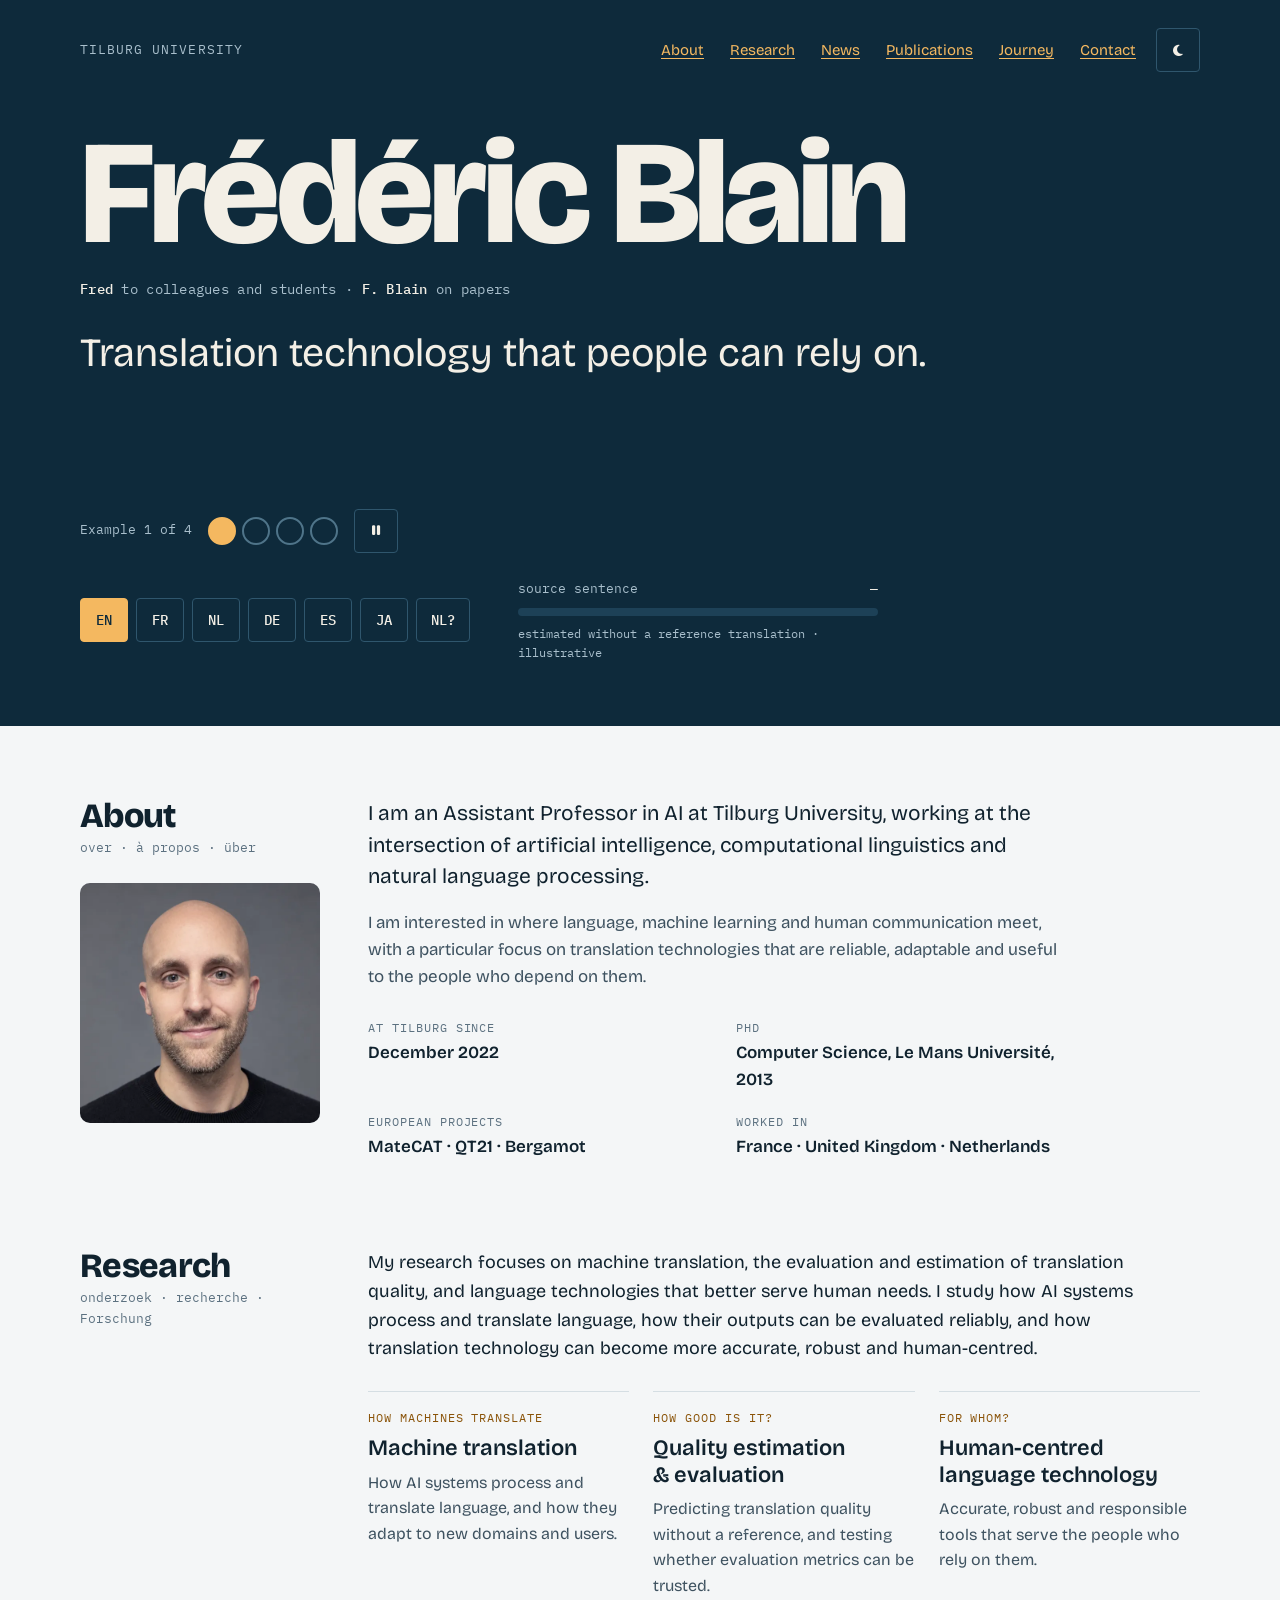
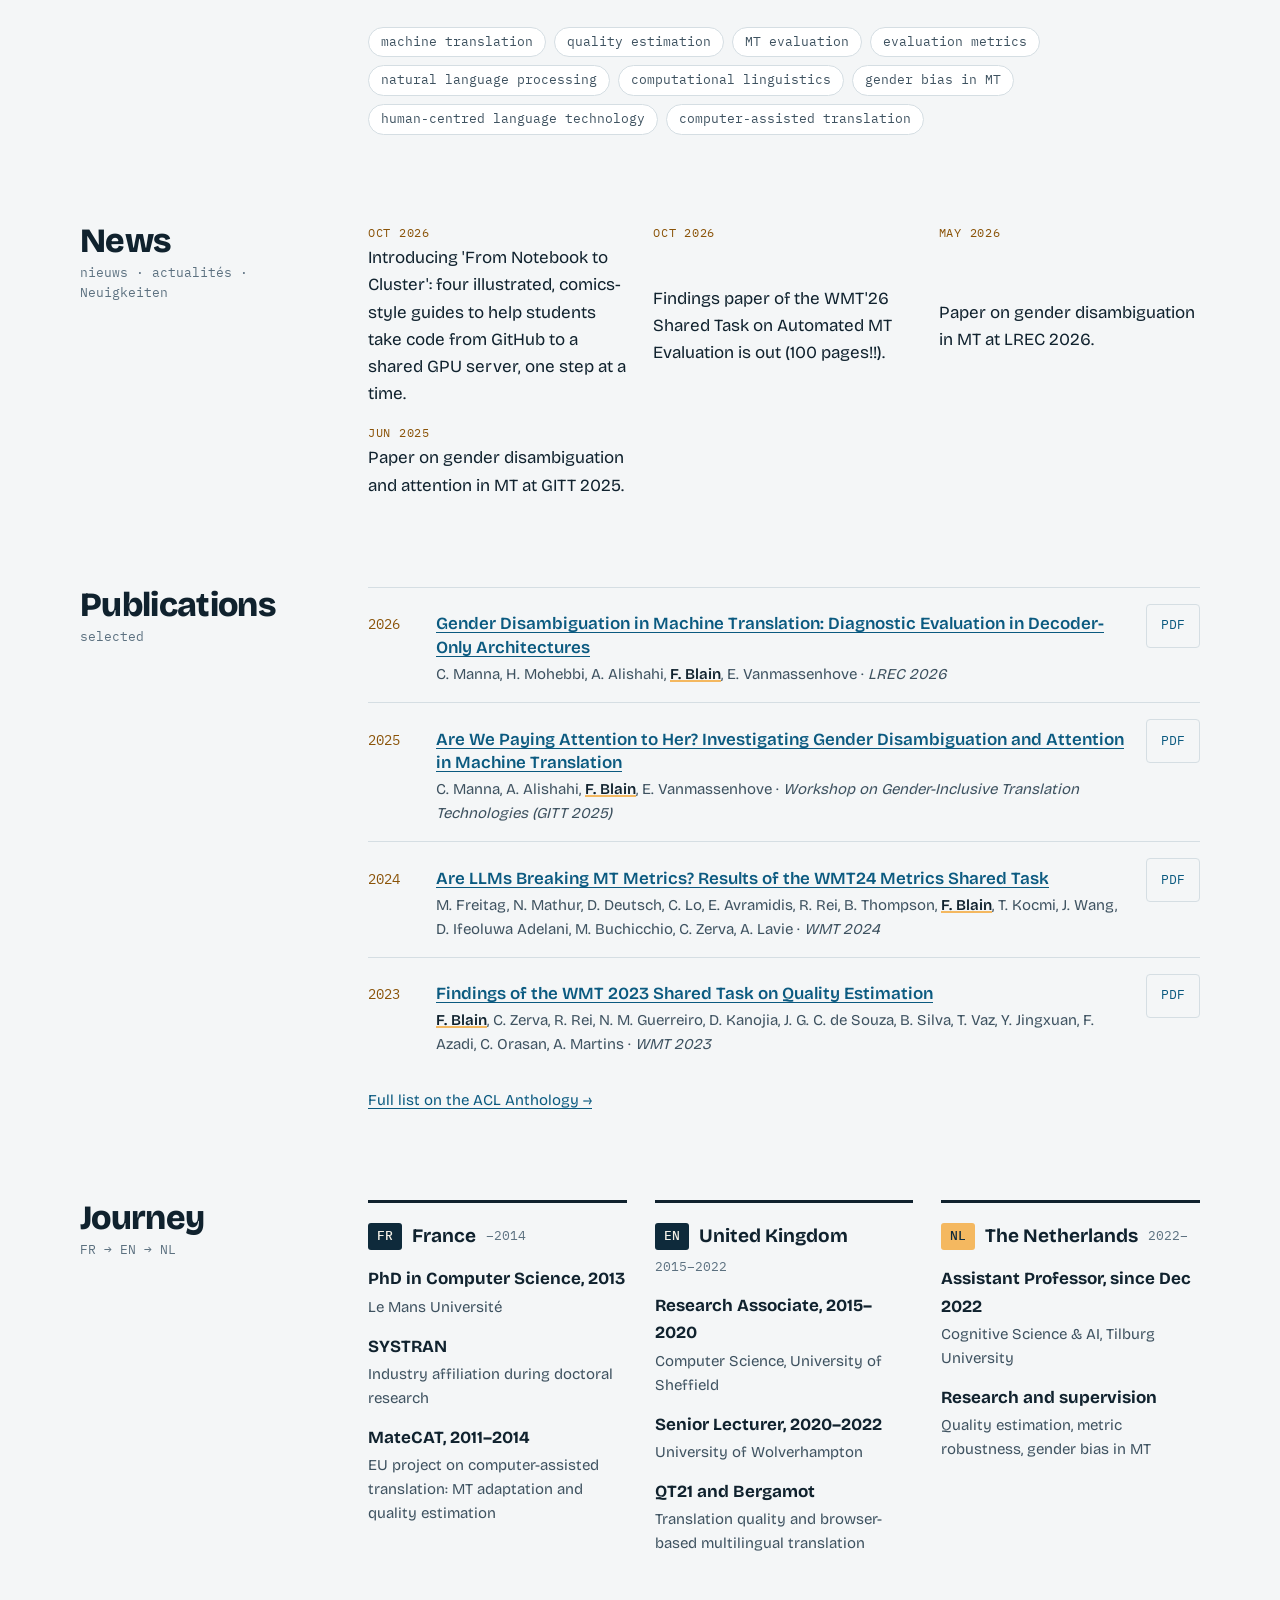
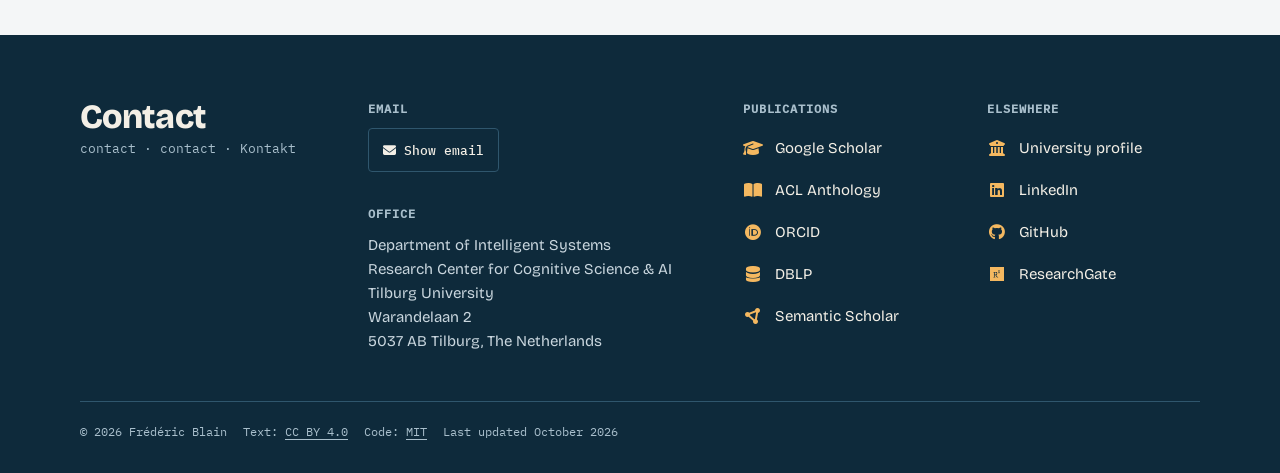
==== index.html @ d786fd22 "Initial commit" ====
<!doctype html>
<html lang="en">
<head>
<meta charset="utf-8">
<meta name="viewport" content="width=device-width, initial-scale=1, viewport-fit=cover">
<title>Frédéric (Fred) Blain</title>
<meta name="viewport-fit-sides" content="cover">
<!-- ===== Search engines & link previews =====
     Static copies of the key facts, for crawlers that read the HTML before
     running JavaScript. content.js adds the canonical URL, photo and full
     structured data. Update these lines if your title or role changes. -->
<meta name="description" content="Frédéric (Fred) Blain, Assistant Professor at Tilburg University. Research on machine translation, translation quality estimation and evaluation, and human-centred language technology.">
<meta name="author" content="Frédéric Blain">
<meta name="robots" content="index, follow, max-image-preview:large">
<meta name="keywords" content="Frédéric Blain, Fred Blain, Frederic Blain, machine translation, quality estimation, MT evaluation, NLP, computational linguistics, Tilburg University">
<meta property="og:type" content="profile">
<meta property="og:title" content="Frédéric (Fred) Blain · Tilburg University">
<meta property="og:description" content="Assistant Professor at Tilburg University. Machine translation, translation quality estimation and evaluation.">
<meta property="og:site_name" content="Frédéric Blain">
<meta property="og:locale" content="en_GB">
<meta property="profile:first_name" content="Frédéric">
<meta property="profile:last_name" content="Blain">
<meta name="twitter:card" content="summary">
<meta name="twitter:title" content="Frédéric (Fred) Blain · Tilburg University">
<meta name="twitter:description" content="Assistant Professor at Tilburg University. Machine translation, translation quality estimation and evaluation.">
<link rel="icon" href="data:image/svg+xml,%3Csvg xmlns='http://www.w3.org/2000/svg' viewBox='0 0 64 64'%3E%3Crect width='64' height='64' rx='12' fill='%230e2a3b'/%3E%3Ctext x='32' y='42' font-family='Arial,sans-serif' font-weight='700' font-size='28' text-anchor='middle' fill='%23f4b860'%3EFB%3C/text%3E%3C/svg%3E">
<!-- Apply a saved light/dark choice before the page paints -->
<script>try{var t=localStorage.getItem("theme");if(t==="dark"||t==="light")document.documentElement.setAttribute("data-theme",t)}catch(e){}</script>
<link rel="license" href="https://creativecommons.org/licenses/by/4.0/">
<!-- Fonts and icons are served from this site (assets/), so visitors' browsers
     make no requests to Google or other third parties. -->
<link rel="stylesheet" href="assets/fonts/fonts.css">
<link rel="stylesheet" href="assets/fontawesome/css/all.min.css"><!-- Font Awesome Free 6.5.2 -->
<!-- All the text on this page comes from content.js -->
<script src="content.js"></script>
<style>
/* Layout: dark multilingual hero band, then a reading column where each section has its heading on the left (stacked on phones). */
:root{
  --bg:#f4f6f7; --fg:#10222e; --muted:#3e5260; --sub:#5c7180; --line:#d5dee3; --card:#ffffff;
  --kicker:#8a5308; --link:#0b5a80; --link-h:#063b55; --pill:#0e2a3b; --pill-fg:#f3efe6;
  --hero:#0e2a3b; --hero-fg:#f3efe6; --hero-sub:#a9bfcc; --hero-line:#2f566d; --hero-track:#1d4157;
  --amber:#f4b860; --red:#ff8a78; --red-soft:#ffcfc6;
  --f-display:"Bricolage Grotesque",system-ui,-apple-system,"Segoe UI",sans-serif;
  --f-mono:"IBM Plex Mono",ui-monospace,Menlo,monospace;
  --f-ja:"Hiragino Sans","Hiragino Kaku Gothic ProN","Yu Gothic UI","Yu Gothic","Meiryo","Noto Sans JP","Noto Sans CJK JP",sans-serif; /* Japanese: the visitor's system font */
  --gutter-l:max(20px,env(safe-area-inset-left,0px)); --gutter-r:max(20px,env(safe-area-inset-right,0px));
}
@media (prefers-color-scheme:dark){:root:not([data-theme="light"]){
  --bg:#0b1820; --fg:#e9eef1; --muted:#b4c3cc; --sub:#8fa4b1; --line:#23394a; --card:#122431;
  --kicker:#f4b860; --link:#8cc8e8; --link-h:#bfe2f4; --pill:#e9eef1; --pill-fg:#0b1820; --hero:#0a2130; color-scheme:dark}}
:root[data-theme="dark"]{
  --bg:#0b1820; --fg:#e9eef1; --muted:#b4c3cc; --sub:#8fa4b1; --line:#23394a; --card:#122431;
  --kicker:#f4b860; --link:#8cc8e8; --link-h:#bfe2f4; --pill:#e9eef1; --pill-fg:#0b1820; --hero:#0a2130; color-scheme:dark}

*{box-sizing:border-box}
html{scroll-behavior:smooth}
body{margin:0;background:var(--bg);color:var(--fg);font:400 17px/1.6 var(--f-display)}
a{color:var(--link);text-underline-offset:3px}a:hover{color:var(--link-h)}
a:focus-visible,button:focus-visible{outline:3px solid var(--amber);outline-offset:3px}
.wrap{max-width:1160px;margin:0 auto;padding-left:var(--gutter-l);padding-right:var(--gutter-r)}
.mono{font-family:var(--f-mono)}
h1,h2,h3{text-wrap:balance}

/* Hero */
.hero{background:var(--hero);color:var(--hero-fg)}
.hero a{color:var(--amber)}.hero a:hover{color:#ffd59a}
.hero .wrap{padding-block:28px 64px;display:grid;gap:56px}
.top{display:flex;flex-wrap:wrap;justify-content:space-between;align-items:center;gap:12px 32px}
.top .label{font-family:var(--f-mono);font-size:13px;letter-spacing:.08em;color:var(--hero-sub)}
.top nav{display:flex;flex-wrap:wrap;gap:8px 26px;font-size:15px}
.name{margin:0;font-weight:800;font-size:clamp(56px,11.5vw,150px);line-height:.9;letter-spacing:-.035em}
.aka{margin:-8px 0 0;font-family:var(--f-mono);font-size:14px;color:var(--hero-sub);letter-spacing:.02em}
.aka b{color:var(--hero-fg);font-weight:500}
.top-r{display:flex;flex-wrap:wrap;align-items:center;gap:8px 20px}
.icon-btn{width:44px;height:44px;min-width:44px;padding:0;display:inline-flex;align-items:center;justify-content:center;font-size:16px}
.links a{display:inline-flex;align-items:center;gap:8px}
.links i{width:1.1em;text-align:center}
footer .legal{margin:0;display:flex;flex-wrap:wrap;gap:4px 16px;font-family:var(--f-mono);font-size:12px;color:var(--hero-sub);border-top:1px solid var(--hero-line);padding-top:20px}
footer .legal a{color:var(--hero-sub)}footer .legal a:hover{color:var(--amber)}
.profiles{display:flex;flex-wrap:wrap;gap:8px;margin:0;padding:0;list-style:none}
.profiles a{width:44px;height:44px;display:inline-flex;align-items:center;justify-content:center;border:1.5px solid var(--hero-line);border-radius:50%;color:var(--hero-fg);font-size:18px;text-decoration:none;transition:background .15s,color .15s,border-color .15s}
.profiles a:hover{background:var(--amber);border-color:var(--amber);color:var(--hero)}
.tags{display:flex;flex-wrap:wrap;gap:8px;margin:28px 0 0;padding:0;list-style:none}
.tags li{font-family:var(--f-mono);font-size:13px;border:1px solid var(--line);border-radius:999px;padding:4px 12px;color:var(--muted);background:var(--card)}
.vh{position:absolute;width:1px;height:1px;overflow:hidden;clip:rect(0 0 0 0);white-space:nowrap}
.tagbox{display:grid;max-width:880px}
.slot{grid-area:1/1;display:grid;gap:12px;align-content:start;visibility:hidden}
.slot.on{visibility:visible}
.tag{margin:0;font-size:clamp(24px,3.3vw,40px);line-height:1.3;transition:opacity .25s}
.tag[lang="ja"]{font-family:var(--f-ja)}
.tag .err{color:var(--red-soft);text-decoration:underline wavy var(--red);text-underline-offset:8px;text-decoration-thickness:2px}
.flag{font-family:var(--f-mono);font-size:14px;color:#ffb4a8}
.row{display:flex;flex-wrap:wrap;align-items:center;gap:10px 16px}
.ctrl{display:flex;flex-wrap:wrap;gap:24px 48px;align-items:center}
.small{font-family:var(--f-mono);font-size:13px;color:var(--hero-sub)}
.dot{width:28px;height:28px;padding:0;border-radius:50%;cursor:pointer;border:2px solid #4f7489;background:transparent}
.dot[aria-pressed="true"]{border-color:var(--amber);background:var(--amber)}
.btn{font:500 13px var(--f-mono);min-height:44px;padding:8px 14px;border-radius:4px;cursor:pointer;border:1.5px solid var(--hero-line);background:transparent;color:var(--hero-fg)}
.btn.dash{border-style:dashed;color:#c9d6de}
.lang{font-size:14px;min-width:48px}
.lang[aria-pressed="true"]{background:var(--amber);border-color:var(--amber);color:var(--hero)}
.meter{flex:1 1 240px;min-width:0;max-width:360px;display:grid;gap:8px}
.meter .head{display:flex;justify-content:space-between;gap:12px;font-family:var(--f-mono);font-size:13px;color:var(--hero-sub)}
.meter .head span{min-width:0;overflow:hidden;text-overflow:ellipsis;white-space:nowrap}
.meter .head b{color:var(--hero-fg);font-weight:500}
.track{height:8px;background:var(--hero-track);border-radius:4px;overflow:hidden}
.bar{height:100%;width:0;background:var(--amber);transition:width .5s ease}
.bar.bad{background:var(--red)}

/* Sections */
main .wrap{padding-block:72px 80px;display:grid;gap:88px}
.sec{display:grid;grid-template-columns:240px minmax(0,1fr);gap:48px;align-items:start;scroll-margin-top:24px}
.sec-h{display:grid;gap:4px}
.sec-h h2{margin:0;font-weight:800;font-size:34px;line-height:1.05;letter-spacing:-.02em}
.sec-h span{font-family:var(--f-mono);font-size:13px;color:var(--sub)}
.intro{display:grid;gap:28px}
.photo{margin:20px 0 0;width:100%;max-width:240px;aspect-ratio:1;border-radius:10px;overflow:hidden;background:var(--line)}
.photo img{display:block;width:100%;height:100%;object-fit:cover}
.photo.tint{background:var(--hero)}
.photo.tint img{filter:grayscale(1) contrast(1.05);mix-blend-mode:luminosity;opacity:.9;transition:filter .4s,opacity .4s}
.photo.tint:hover img{filter:none;mix-blend-mode:normal;opacity:1}
.intro .text{display:grid;gap:16px;max-width:64ch}
.intro p{margin:0;color:var(--muted)}
.intro p.lead{font-size:21px;line-height:1.5;color:var(--fg)}
.facts{margin:0;display:grid;grid-template-columns:repeat(2,minmax(0,1fr));gap:18px 32px;max-width:64ch}
.facts div{display:grid;gap:2px;align-content:start}
.facts dt{font-family:var(--f-mono);font-size:12px;letter-spacing:.08em;text-transform:uppercase;color:var(--sub)}
.facts dd{margin:0;font-weight:600}
.r-intro{margin:0 0 28px;max-width:64ch;font-size:18px;color:var(--fg)}
.news{list-style:none;margin:0;padding:0;display:grid;grid-template-columns:repeat(auto-fit,minmax(220px,1fr));gap:16px 24px}
.news li{display:grid;gap:2px}
.news .when{font-family:var(--f-mono);font-size:12px;letter-spacing:.06em;color:var(--kicker);text-transform:uppercase}
.route{display:grid;grid-template-columns:repeat(var(--stops,3),minmax(0,1fr));gap:28px}
.stop{border-top:3px solid var(--fg);padding-top:18px;display:grid;gap:14px;align-content:start}
.stop-h{display:flex;flex-wrap:wrap;align-items:center;gap:6px 10px}
.code{font-family:var(--f-mono);font-size:13px;font-weight:500;background:var(--pill);color:var(--pill-fg);padding:3px 9px;border-radius:3px}
.stop.current .code{background:var(--amber);color:#0e2a3b}
.stop-h strong{font-size:19px}
.item{display:grid;gap:2px}.item span{font-size:15px;color:var(--muted)}
.three{display:grid;grid-template-columns:repeat(auto-fit,minmax(240px,1fr));gap:24px}
.theme{display:grid;gap:8px;border-top:1px solid var(--line);padding-top:16px;align-content:start}
.kicker{font-family:var(--f-mono);font-size:12px;letter-spacing:.08em;text-transform:uppercase;color:var(--kicker)}
.theme h3{margin:0;font-size:22px;font-weight:600;line-height:1.2}
.theme p{margin:0;color:var(--muted);font-size:16px}
.pubs{list-style:none;margin:0;padding:0}
.pub{display:flex;flex-wrap:wrap;gap:6px 20px;align-items:baseline;border-top:1px solid var(--line);padding:16px 0}
.pub .y{font-family:var(--f-mono);font-size:14px;color:var(--kicker);flex:0 0 48px;font-variant-numeric:tabular-nums}
.pub .body{flex:1 1 420px;min-width:0;display:grid;gap:2px}
.pub .t{font-weight:600;font-size:17px;line-height:1.4}
.pub .meta{font-size:15px;color:var(--muted)}
.pub .me{color:var(--fg);font-weight:600;text-decoration:underline;text-decoration-color:var(--amber);text-decoration-thickness:2px}
.pub .acts{display:flex;gap:8px}
.chip{font-family:var(--f-mono);font-size:13px;text-decoration:none;border:1px solid var(--line);border-radius:4px;padding:10px 14px;min-height:44px;display:inline-flex;align-items:center}
.more{margin:16px 0 0;font-size:15px}
.two{display:grid;grid-template-columns:repeat(auto-fit,minmax(260px,1fr));gap:24px}
.course{display:grid;gap:4px;background:var(--card);border:1px solid var(--line);border-radius:6px;padding:18px 20px;align-content:start}
.course .lvl{font-family:var(--f-mono);font-size:12px;text-transform:uppercase;color:var(--sub)}
.course strong{font-size:19px}.course span:last-child{font-size:15px;color:var(--muted)}

/* Footer */
footer{background:var(--hero);color:var(--hero-fg)}
footer a{color:var(--amber)}footer a:hover{color:#ffd59a}
/* Contact: same two-column grid as the sections above (heading left, content right) */
footer .wrap{padding-block:64px 32px;display:grid;gap:48px}
footer .sec{scroll-margin-top:0}
footer .sec-h h2{color:var(--hero-fg)}
footer .sec-h span{color:var(--hero-sub)}
.contact{display:grid;grid-template-columns:minmax(0,1fr) minmax(0,1.4fr);gap:40px 48px;align-items:start}
.c-block{display:grid;gap:10px;align-content:start}
.c-stack{display:grid;gap:32px;align-content:start}
.c-label{font-family:var(--f-mono);font-size:12px;letter-spacing:.08em;text-transform:uppercase;color:var(--hero-sub);margin:0}
footer .mail{font-size:19px;font-weight:600;overflow-wrap:anywhere;display:flex;flex-wrap:wrap;gap:10px;align-items:center;min-height:44px}
footer .mail .btn{display:inline-flex;align-items:center;gap:8px}
footer .addr{color:#c9d6de;font-size:15px;font-style:normal;line-height:1.6}
.groups{display:grid;grid-template-columns:repeat(auto-fit,minmax(190px,1fr));gap:28px 32px}
.plist{list-style:none;margin:0;padding:0;display:grid;gap:2px}
.plist a{display:flex;align-items:center;gap:12px;min-height:40px;font-size:15px;color:var(--hero-fg);text-decoration:none;border-bottom:1px solid transparent}
.plist a:hover{color:var(--amber)}
.plist a:hover span{text-decoration:underline;text-underline-offset:3px}
.plist i{width:1.25em;text-align:center;font-size:16px;color:var(--amber)}
footer .note{flex-basis:100%;font-family:var(--f-mono);font-size:12px;color:var(--hero-sub)}

@media (max-width:760px){
  .sec{grid-template-columns:minmax(0,1fr);gap:24px}
  .photo{max-width:180px;margin-top:16px}
  .facts{grid-template-columns:minmax(0,1fr)}
  .route{grid-template-columns:minmax(0,1fr)}
  .stop{border-top:0;border-left:3px solid var(--fg);padding-top:0;padding-left:18px}
  main .wrap{padding-block:56px 64px;gap:64px}
  .hero .wrap{gap:40px}
  .ctrl{gap:20px}
  .contact{grid-template-columns:minmax(0,1fr);gap:32px}
  footer .wrap{padding-block:48px 28px;gap:40px}
}
@media (prefers-reduced-motion:reduce){html{scroll-behavior:auto}*{transition:none!important}}
</style>
</head>
<body>

<header class="hero">
  <div class="wrap">
    <div class="top">
      <span class="label" id="topLabel"></span>
      <div class="top-r">
        <nav aria-label="Main" id="nav"></nav>
        <button type="button" class="btn icon-btn" id="theme" aria-label="Switch theme"><i class="fa-solid fa-moon" aria-hidden="true"></i></button>
      </div>
    </div>
    <div style="display:grid;gap:26px">
      <h1 class="name" id="name"></h1>
      <p class="aka" id="aka" hidden></p>
      <div class="tagbox" id="tagbox" aria-live="polite"></div>
      <div class="row">
        <span class="small" id="exCount"></span>
        <div class="row" style="gap:6px" role="group" aria-label="Choose an example sentence" id="dots"></div>
        <button type="button" class="btn icon-btn" id="auto" aria-label="Pause"><i class="fa-solid fa-pause" aria-hidden="true"></i></button>
      </div>
      <div class="ctrl">
        <div class="row" style="gap:8px" role="group" aria-label="Show the tagline in another language" id="langs"></div>
        <div class="meter">
          <div class="head"><span id="meterLabel"></span><b id="score"></b></div>
          <div class="track"><div class="bar" id="bar"></div></div>
          <span class="small" style="font-size:12px">estimated without a reference translation · illustrative</span>
        </div>
      </div>
    </div>
  </div>
</header>

<main>
  <!-- Plain-HTML summary for visitors and crawlers without JavaScript -->
  <noscript>
    <div class="wrap" style="padding-block:40px">
      <p><strong>Frédéric (Fred) Blain</strong>, Assistant Professor, Department of Intelligent Systems, Research Center for Cognitive Science &amp; Artificial Intelligence, Tilburg University. Research on machine translation, translation quality estimation and evaluation, and human-centred language technology.</p>
      <p><a href="https://research.tilburguniversity.edu/en/persons/fred-blain/" rel="me">Tilburg University profile</a> · <a href="https://scholar.google.com/citations?hl=en&amp;user=sgBANaQAAAAJ" rel="me">Google Scholar</a> · <a href="https://orcid.org/0000-0003-3017-3722" rel="me">ORCID</a> · <a href="https://aclanthology.org/people/frederic-blain/" rel="me">ACL Anthology</a> · <a href="https://dblp.org/pid/97/11423.html" rel="me">DBLP</a> · <a href="https://www.linkedin.com/in/fredblain" rel="me">LinkedIn</a></p>
    </div>
  </noscript>
  <div class="wrap" id="sections"></div>
</main>

<footer id="contact">
  <div class="wrap" id="foot"></div>
</footer>

<script>
(function () {
  "use strict";
  var C = window.CONTENT;
  if (!C) { document.body.insertAdjacentHTML("afterbegin", "<p style='padding:20px'>content.js could not be loaded. Check that it sits next to index.html and has no syntax error.</p>"); return; }

  var $ = function (id) { return document.getElementById(id); };
  var esc = function (s) { return String(s == null ? "" : s).replace(/[&<>"']/g, function (c) { return { "&": "&amp;", "<": "&lt;", ">": "&gt;", '"': "&quot;", "'": "&#39;" }[c]; }); };
  var link = function (url, label, cls) { return url ? '<a href="' + esc(url) + '"' + (cls ? ' class="' + cls + '"' : "") + ' target="_blank" rel="noopener">' + esc(label) + "</a>" : ""; };
  var list = function (x) { return Array.isArray(x) ? x : []; };
  /* address: a list of lines, or one string (a "\n" inside it also starts a new line) */
  var addrLines = function () { var a = C.address; return Array.isArray(a) ? a : String(a || "").split("\n"); };
  var sub = C.subtitles || {};

  /* ---------- identity ---------- */
  var nick = C.nickname ? " (" + C.nickname + ")" : "";
  document.title = C.name.replace(/(\S+)\s/, "$1" + nick + " ");   // "Frédéric (Fred) Blain"
  $("name").textContent = C.name;
  if (C.alsoKnownAs) { $("aka").innerHTML = esc(C.alsoKnownAs).replace(/\*\*(.+?)\*\*/g, "<b>$1</b>"); $("aka").hidden = false; }
  $("topLabel").textContent = C.topLabel || C.institution || "";

  /* ---------- profile links ---------- */
  var orcidUrl = C.orcid ? "https://orcid.org/" + String(C.orcid).replace(/^https?:\/\/orcid\.org\//, "") : "";
  if (!orcidUrl) list(C.links).forEach(function (l) { var m = /orcid\.org\/(\d{4}-\d{4}-\d{4}-\d{3}[\dX])/.exec(l.url || ""); if (m) orcidUrl = "https://orcid.org/" + m[1]; });
  var LINKS = list(C.links).map(function (l) {
    var x = {}; for (var k in l) x[k] = l[k];
    if (orcidUrl && /orcid/i.test(l.label)) { x.url = orcidUrl; x.search = false; }
    return x;
  }).filter(function (l) { return l.url; });
  var SAME_AS = LINKS.filter(function (l) { return !l.search; }).map(function (l) { return l.url; });

  /* $("profiles").innerHTML = LINKS.map(function (l) {
    var label = l.label + (l.search ? " (search)" : "");
    return '<li><a href="' + esc(l.url) + '" target="_blank" rel="' + (l.search ? "noopener" : "me noopener") + '" title="' + esc(label) + '" aria-label="' + esc(label) + '">' +
      '<i class="' + esc(l.icon || "fa-solid fa-link") + '" aria-hidden="true"></i></a></li>';
  }).join(""); */

  /* ---------- canonical URL, link-preview tags ---------- */
  var site = C.siteUrl ? String(C.siteUrl).replace(/\/?$/, "/") : "";
  function headTag(tag, attrs) { var el = document.createElement(tag); for (var a in attrs) el.setAttribute(a, attrs[a]); document.head.appendChild(el); }
  if (site) {
    headTag("link", { rel: "canonical", href: site });
    headTag("meta", { property: "og:url", content: site });
  }
  var big = C.photoLarge || C.photo;
  var photoUrl = big ? (site && !/^https?:/.test(big) ? site + big.replace(/^\.?\//, "") : big) : "";
  if (photoUrl) {
    headTag("meta", { property: "og:image", content: photoUrl });
    headTag("meta", { property: "og:image:alt", content: C.photoAlt || C.name });
    headTag("meta", { name: "twitter:image", content: photoUrl });
  }
  if (C.summary) {
    var md = document.querySelector('meta[name="description"]'); if (md) md.setAttribute("content", C.name + (C.nickname ? " (" + C.nickname + ")" : "") + ". " + C.summary);
  }

  /* ---------- structured data for Google (schema.org ProfilePage + Person + articles) ---------- */
  try {
    var pid = (site || "") + "#person";
    var org = function (n) { return { "@type": "CollegeOrUniversity", name: n }; };
    var person = {
      "@type": "Person", "@id": pid, name: C.name, givenName: C.givenName, familyName: C.familyName,
      alternateName: list(C.alternateNames), jobTitle: C.role, description: C.summary,
      worksFor: org(C.institution), affiliation: [org(C.institution)].concat(list(C.pastEmployers).map(org)),
      alumniOf: list(C.alumniOf).map(org), knowsAbout: list(C.keywords),
      knowsLanguage: ["fr", "en"], sameAs: SAME_AS
    };
    if (site) person.url = site;
    if (photoUrl) person.image = photoUrl;
    /* the email is deliberately NOT given to search engines (anti-spam) */
    if (C.address) person.workLocation = { "@type": "Place", name: C.institution, address: addrLines().join(", ") };
    if (orcidUrl) person.identifier = { "@type": "PropertyValue", propertyID: "ORCID", value: orcidUrl.split("/").pop(), url: orcidUrl };

    var graph = [{ "@type": "ProfilePage", "@id": (site || "") + "#profile", url: site || undefined, name: C.name + " · " + C.institution,
      mainEntity: { "@id": pid }, license: (list((C.legal || {}).licenses).filter(function (x) { return x.rel === "license"; })[0] || {}).url, dateModified: new Date(document.lastModified).toISOString().slice(0, 10), inLanguage: "en" }, person];
    list(C.publications).forEach(function (p) {
      var a = { "@type": "ScholarlyArticle", headline: p.title, name: p.title, datePublished: String(p.year),
        author: String(p.authors || "").split(/,\s*/).filter(function (n) { return n && n !== "et al."; }).map(function (n) {
          return C.highlightAuthor && n === C.highlightAuthor ? { "@id": pid } : { "@type": "Person", name: n };
        }),
        isPartOf: { "@type": "PublicationIssue", name: p.venue } };
      if (p.url) a.url = p.url;
      if (p.doi) a.sameAs = "https://doi.org/" + p.doi;
      graph.push(a);
    });
    headTag("script", { type: "application/ld+json" });
    document.head.lastChild.textContent = JSON.stringify({ "@context": "https://schema.org", "@graph": graph });
  } catch (e) {}

  /* ---------- light / dark toggle ---------- */
  var root = document.documentElement, themeBtn = $("theme");
  function isDark() {
    var t = root.getAttribute("data-theme");
    if (t) return t === "dark";
    try { return matchMedia("(prefers-color-scheme: dark)").matches; } catch (e) { return false; }
  }
  function paintThemeBtn() {
    var d = isDark();
    themeBtn.innerHTML = '<i class="fa-solid ' + (d ? "fa-sun" : "fa-moon") + '" aria-hidden="true"></i>';
    themeBtn.setAttribute("aria-label", d ? "Switch to light theme" : "Switch to dark theme");
    themeBtn.title = d ? "Light theme" : "Dark theme";
  }
  themeBtn.addEventListener("click", function () {
    var next = isDark() ? "light" : "dark";
    root.setAttribute("data-theme", next);
    try { localStorage.setItem("theme", next); } catch (e) {}
    paintThemeBtn();
  });
  try { matchMedia("(prefers-color-scheme: dark)").addEventListener("change", paintThemeBtn); } catch (e) {}
  paintThemeBtn();

  /* ---------- sections ---------- */
  function section(id, title, inner, aside) {
    return '<section class="sec" id="' + id + '"><div class="sec-h"><h2>' + esc(title) + "</h2>" +
      (sub[id] ? "<span>" + esc(sub[id]) + "</span>" : "") + (aside || "") + "</div><div>" + inner + "</div></section>";
  }
  var html = [], navItems = [];
  function add(id, label, inner, aside) { if (inner) { html.push(section(id, label, inner, aside)); navItems.push([id, label]); } }
  var photoHtml = C.photo ? '<figure class="photo' + (C.photoStyle === "tint" ? " tint" : "") + '"><picture>' +
    (C.photoWebp ? '<source srcset="' + esc(C.photoWebp) + '" type="image/webp">' : "") +
    '<img src="' + esc(C.photo) + '" alt="' + esc(C.photoAlt || C.name) + '" width="600" height="600" loading="lazy" decoding="async"></picture></figure>' : "";

  /* About: who you are (what you work on goes in Research) */
  var A = C.intro || C.about || {};
  if (A.lead || list(A.paragraphs).length || list(A.facts).length) add("about", "About",
    '<div class="intro"><div class="text">' +
      (A.lead ? '<p class="lead">' + esc(A.lead) + "</p>" : "") +
      list(A.paragraphs).map(function (p) { return "<p>" + esc(p) + "</p>"; }).join("") +
    "</div>" +
    (list(A.facts).length ? '<dl class="facts">' + A.facts.map(function (f) { return "<div><dt>" + esc(f.label) + "</dt><dd>" + esc(f.value) + "</dd></div>"; }).join("") + "</dl>" : "") +
    "</div>", photoHtml);

  var R = list(C.research);
  if (R.length || C.researchIntro) add("research", "Research", (C.researchIntro ? '<p class="r-intro">' + esc(C.researchIntro) + "</p>" : "") + '<div class="three">' + R.map(function (r) {
    return '<div class="theme"><span class="kicker">' + esc(r.kicker) + "</span><h3>" + esc(r.title) + "</h3><p>" + esc(r.text) + "</p></div>";
  }).join("") + "</div>" +
  (list(C.keywords).length ? '<h3 class="vh">Keywords</h3><ul class="tags">' + C.keywords.map(function (k) { return "<li>" + esc(k) + "</li>"; }).join("") + "</ul>" : ""));

  var MONTHS = ["Jan","Feb","Mar","Apr","May","Jun","Jul","Aug","Sep","Oct","Nov","Dec"];
  var fmtDate = function (d) { var p = String(d).split("-"); return (p[1] ? MONTHS[+p[1] - 1] + " " : "") + p[0]; };
  var news = list(C.news).slice().sort(function (a, b) { return String(b.date).localeCompare(String(a.date)); });
  if (news.length) add("news", "News", '<ul class="news">' + news.map(function (n) {
    return '<li><span class="when">' + esc(fmtDate(n.date)) + "</span><span>" + esc(n.text) + (n.url ? " " + link(n.url, "→") : "") + "</span></li>";
  }).join("") + "</ul>");

  var me = C.highlightAuthor ? esc(C.highlightAuthor) : null;
  var P = list(C.publications).slice().sort(function (a, b) { return (b.year || 0) - (a.year || 0); });
  if (P.length) add("publications", "Publications", '<ol class="pubs">' + P.map(function (p) {
    var authors = esc(p.authors); if (me) authors = authors.split(me).join('<span class="me">' + me + "</span>");
    var acts = link(p.pdf, "PDF", "chip") + link(p.code, "Code", "chip");
    var title = p.url ? link(p.url, p.title) : esc(p.title);
    return '<li class="pub"><span class="y">' + esc(p.year) + '</span><div class="body"><span class="t">' + title + '</span><span class="meta">' + authors + " · <em>" + esc(p.venue) + "</em></span></div>" + (acts ? '<span class="acts">' + acts + "</span>" : "") + "</li>";
  }).join("") + "</ol>" + (C.publicationsMore && C.publicationsMore.url ? '<p class="more">' + link(C.publicationsMore.url, C.publicationsMore.label + " →") + "</p>" : ""));

  var J = list(C.journey);
  if (J.length) add("journey", "Journey", '<div class="route" style="--stops:' + J.length + '">' + J.map(function (s) {
    return '<div class="stop' + (s.current ? " current" : "") + '"><div class="stop-h"><span class="code">' + esc(s.code) + "</span><strong>" + esc(s.place) + '</strong><span class="mono" style="font-size:13px;color:var(--sub)">' + esc(s.period) + "</span></div>" +
      list(s.items).map(function (it) { return '<div class="item"><strong>' + esc(it.title) + "</strong><span>" + esc(it.detail) + "</span></div>"; }).join("") + "</div>";
  }).join("") + "</div>");

  $("sections").innerHTML = html.join("");
  navItems.push(["contact", "Contact"]);
  $("nav").innerHTML = navItems.map(function (n) { return '<a href="#' + n[0] + '">' + esc(n[1]) + "</a>"; }).join("");

  /* ---------- email, protected against harvesting bots ----------
     content.js stores it in two parts ({ user, domain }); the full address is only
     assembled when a visitor clicks "Show email". A plain "a@b.c" string still works. */
  function emailAddress() {
    var e = C.email;
    if (!e) return "";
    if (typeof e === "string") return e;
    return e.user && e.domain ? e.user + "\u0040" + e.domain : "";
  }
  var hasEmail = !!(C.email && (typeof C.email === "string" || (C.email.user && C.email.domain)));

  /* ---------- footer ---------- */
  /* profile links, grouped by their `group` field in content.js (kept in content.js order) */
  var groups = [];
  LINKS.forEach(function (l) {
    var name = l.group || "Profiles", g = groups.filter(function (x) { return x.name === name; })[0];
    if (!g) { g = { name: name, items: [] }; groups.push(g); }
    g.items.push(l);
  });
  var profilesHtml = groups.map(function (g) {
    return '<div class="c-block"><h3 class="c-label">' + esc(g.name) + '</h3><ul class="plist">' + g.items.map(function (l) {
      return '<li><a href="' + esc(l.url) + '" target="_blank" rel="' + (l.search ? "noopener" : "me noopener") + '"><i class="' + esc(l.icon || "fa-solid fa-link") + '" aria-hidden="true"></i><span>' + esc(l.label) + "</span></a></li>";
    }).join("") + "</ul></div>";
  }).join("");

  var left = (hasEmail ? '<div class="c-block"><h3 class="c-label">Email</h3><div class="mail" id="mailbox"><button type="button" class="btn" id="reveal"><i class="fa-solid fa-envelope" aria-hidden="true"></i>Show email</button></div></div>' : "") +
    (C.address ? '<div class="c-block"><h3 class="c-label">' + esc(C.addressLabel || "Office") + '</h3><address class="addr">' + addrLines().map(esc).join("<br>") + "</address></div>" : "");

  $("foot").innerHTML =
    '<section class="sec" aria-labelledby="contact-h"><div class="sec-h"><h2 id="contact-h">Contact</h2>' + (sub.contact ? "<span>" + esc(sub.contact) + "</span>" : "") + "</div>" +
      '<div class="contact">' + (left ? '<div class="c-stack">' + left + "</div>" : "") +
        (profilesHtml ? '<nav class="groups" aria-label="Research profiles and links">' + profilesHtml + "</nav>" : "") +
      "</div></section>" +
    legalLine();
  function legalLine() {
    var L = C.legal || {}, y = new Date().getFullYear(), parts = [];
    if (L.holder) parts.push("© " + (L.since && +L.since < y ? L.since + "–" : "") + y + " " + esc(L.holder));
    list(L.licenses).forEach(function (x) { parts.push(esc(x.what) + ": " + (x.url ? '<a href="' + esc(x.url) + '"' + (x.rel ? ' rel="' + esc(x.rel) + '"' : "") + ">" + esc(x.name) + "</a>" : esc(x.name))); });
    if (C.footerNote) parts.push(esc(C.footerNote));
    return parts.length ? '<p class="legal">' + parts.map(function (p) { return "<span>" + p + "</span>"; }).join("") + "</p>" : "";
  }
  var reveal = $("reveal");
  if (reveal) reveal.addEventListener("click", function () {
    var addr = emailAddress(), box = $("mailbox");
    box.innerHTML = '<a id="mail" href="mailto:' + esc(addr) + '">' + esc(addr) + "</a>" +
      '<button type="button" class="btn icon-btn" id="copy" aria-label="Copy email address" title="Copy"><i class="fa-regular fa-copy" aria-hidden="true"></i></button>';
    var copy = $("copy");
    copy.focus();
    copy.addEventListener("click", function () {
      var icon = function (cls, label) { copy.innerHTML = '<i class="' + cls + '" aria-hidden="true"></i>'; copy.setAttribute("aria-label", label); };
      var done = function () { icon("fa-solid fa-check", "Copied"); setTimeout(function () { icon("fa-regular fa-copy", "Copy email address"); }, 1500); };
      var select = function () { var r = document.createRange(); r.selectNodeContents($("mail")); var s = getSelection(); s.removeAllRanges(); s.addRange(r); };
      try { navigator.clipboard.writeText(addr).then(done, select); } catch (e) { select(); }
    });
  });

  /* ---------- rotating multilingual tagline ---------- */
  var TG = C.tagline || {}, LANGS = list(TG.languages), EX = list(TG.examples);
  if (!EX.length || !LANGS.length) return;
  var state = { e: 0, i: 0, auto: true };
  try { if (matchMedia("(prefers-reduced-motion: reduce)").matches) state.auto = false; } catch (e) {}

  function slots() { // the languages, plus the faulty translation as a final slot
    var ex = EX[state.e], s = LANGS.map(function (l) { return { label: l.label, name: l.name, code: l.code, q: l.quality == null ? null : l.quality, text: ex[l.code] || "" }; });
    if (ex.faulty) s.push({ label: ex.faulty.code.toUpperCase() + "?", name: ex.faulty.name + ", faulty MT output", code: ex.faulty.code, q: ex.faulty.quality, text: ex.faulty.text, note: ex.faulty.note, faulty: true });
    return s.filter(function (x) { return x.text; });
  }
  function markErrors(t) { return esc(t).replace(/\[\[(.+?)\]\]/g, '<span class="err">$1</span>'); }

  /* Every sentence of every example is rendered once, stacked in the same spot;
     the box takes the height of the tallest, so nothing below it ever moves. */
  var tagbox = $("tagbox"), SLOTS = [];
  EX.forEach(function (_, e) {
    state.e = e; SLOTS[e] = [];
    slots().forEach(function (c, i) {
      var el = document.createElement("div");
      el.className = "slot"; el.setAttribute("aria-hidden", "true");
      el.innerHTML = '<p class="tag" lang="' + esc(c.code) + '">' + markErrors(c.text) + "</p>" +
        (c.faulty ? '<span class="flag">Flagged at word level: ' + esc(c.note || "") + " Send to a human post-editor.</span>" : "");
      tagbox.appendChild(el); SLOTS[e][i] = el;
    });
  });
  state.e = 0;
  var shown = null;

  var dots = $("dots"), langs = $("langs");
  dots.innerHTML = EX.map(function (_, k) { return '<button type="button" class="dot" data-k="' + k + '" aria-label="Example ' + (k + 1) + '"></button>'; }).join("");
  dots.addEventListener("click", function (ev) { var b = ev.target.closest(".dot"); if (b) { state.e = +b.dataset.k; state.i = 0; render(); } });
  var autoBtn = $("auto");
  autoBtn.addEventListener("click", function () { state.auto = !state.auto; render(); });
  langs.addEventListener("click", function (ev) {
    var b = ev.target.closest("button"); if (!b) return;
    state.i = +b.dataset.i; state.auto = false; render();
  });

  function render() {
    var S = slots(); if (state.i >= S.length) state.i = 0;
    var c = S[state.i], bad = c.q != null && c.q < 0.6;
    var el = SLOTS[state.e][state.i];
    if (shown !== el) {
      if (shown) { shown.classList.remove("on"); shown.setAttribute("aria-hidden", "true"); }
      el.classList.add("on"); el.removeAttribute("aria-hidden"); shown = el;
    }
    $("exCount").textContent = "Example " + (state.e + 1) + " of " + EX.length;
    Array.prototype.forEach.call(dots.children, function (d, k) { d.setAttribute("aria-pressed", String(k === state.e)); });
    langs.innerHTML = S.map(function (s, k) {
      return '<button type="button" class="btn lang" data-i="' + k + '" title="' + esc(s.name) + '" aria-pressed="' + (k === state.i) + '">' + esc(s.label) + "</button>";
    }).join("");
    if (autoBtn.dataset.on !== String(state.auto)) {   // only swap the icon when the state changes
      autoBtn.dataset.on = String(state.auto);
      autoBtn.innerHTML = '<i class="fa-solid ' + (state.auto ? "fa-pause" : "fa-play") + '" aria-hidden="true"></i>';
      autoBtn.setAttribute("aria-label", state.auto ? "Pause the rotating sentences" : "Play the rotating sentences");
      autoBtn.title = state.auto ? "Pause" : "Play";
    }
    $("meterLabel").textContent = c.q == null ? "source sentence" : "predicted quality · " + c.name;
    $("score").textContent = c.q == null ? "—" : c.q.toFixed(2);
    var bar = $("bar"); bar.style.width = (c.q == null ? 0 : Math.round(c.q * 100)) + "%"; bar.classList.toggle("bad", bad);
  }
  render();
  setInterval(function () {
    if (!state.auto || document.hidden) return;
    var n = slots().length;
    if (state.i + 1 >= n) { state.i = 0; state.e = (state.e + 1) % EX.length; } else state.i++;
    render();
  }, Math.max(1.5, TG.secondsPerLanguage || 3) * 1000);
})();
</script>
</body>
</html>
---- assets/fonts/fonts.css ----
/* Self-hosted fonts (no requests to Google). Both under the SIL Open Font License 1.1,
   see the OFL-*.txt files in this folder. Subset to Latin characters (EN, FR, NL, DE, ES…). */
@font-face{
  font-family:"Bricolage Grotesque";
  src:url("bricolage-grotesque.woff") format("woff");
  font-weight:400 800; font-style:normal; font-display:swap;
}
@font-face{
  font-family:"IBM Plex Mono";
  src:url("ibm-plex-mono-400.woff") format("woff");
  font-weight:400; font-style:normal; font-display:swap;
}
@font-face{
  font-family:"IBM Plex Mono";
  src:url("ibm-plex-mono-500.woff") format("woff");
  font-weight:500; font-style:normal; font-display:swap;
}
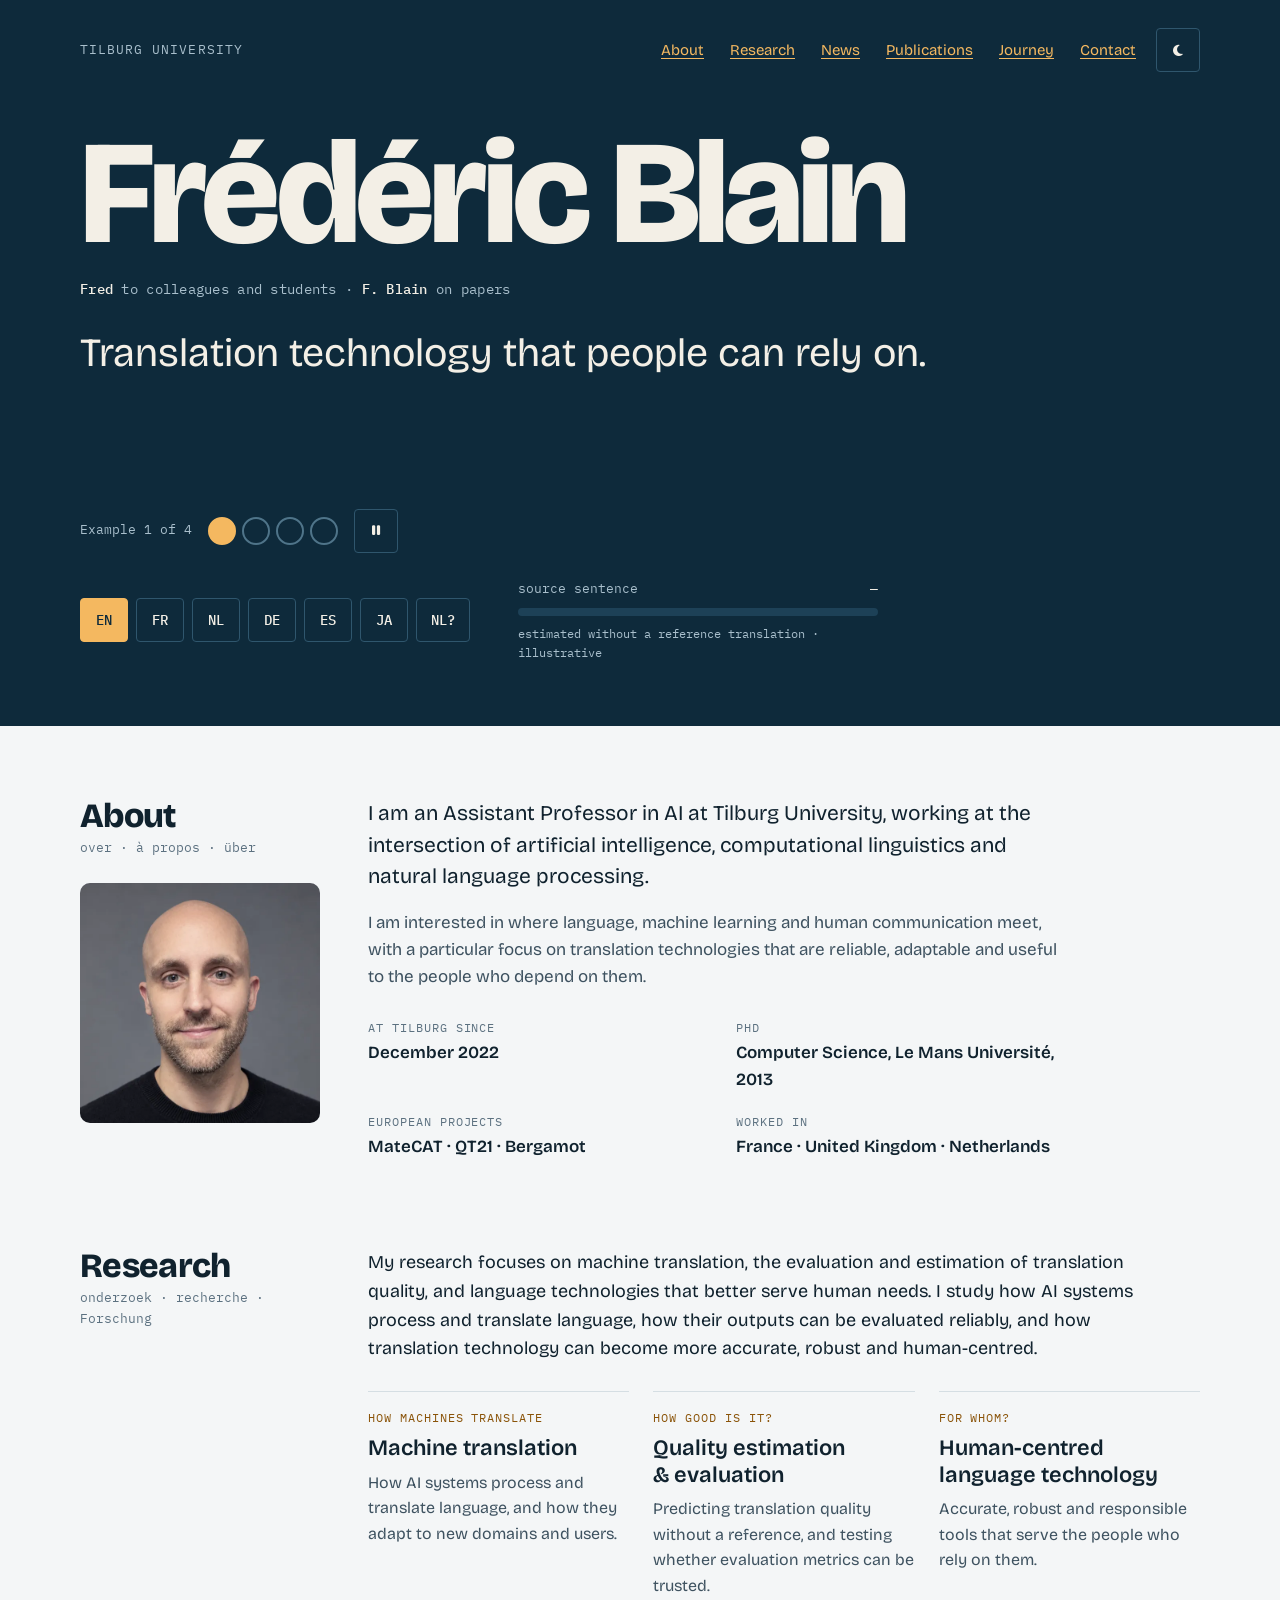
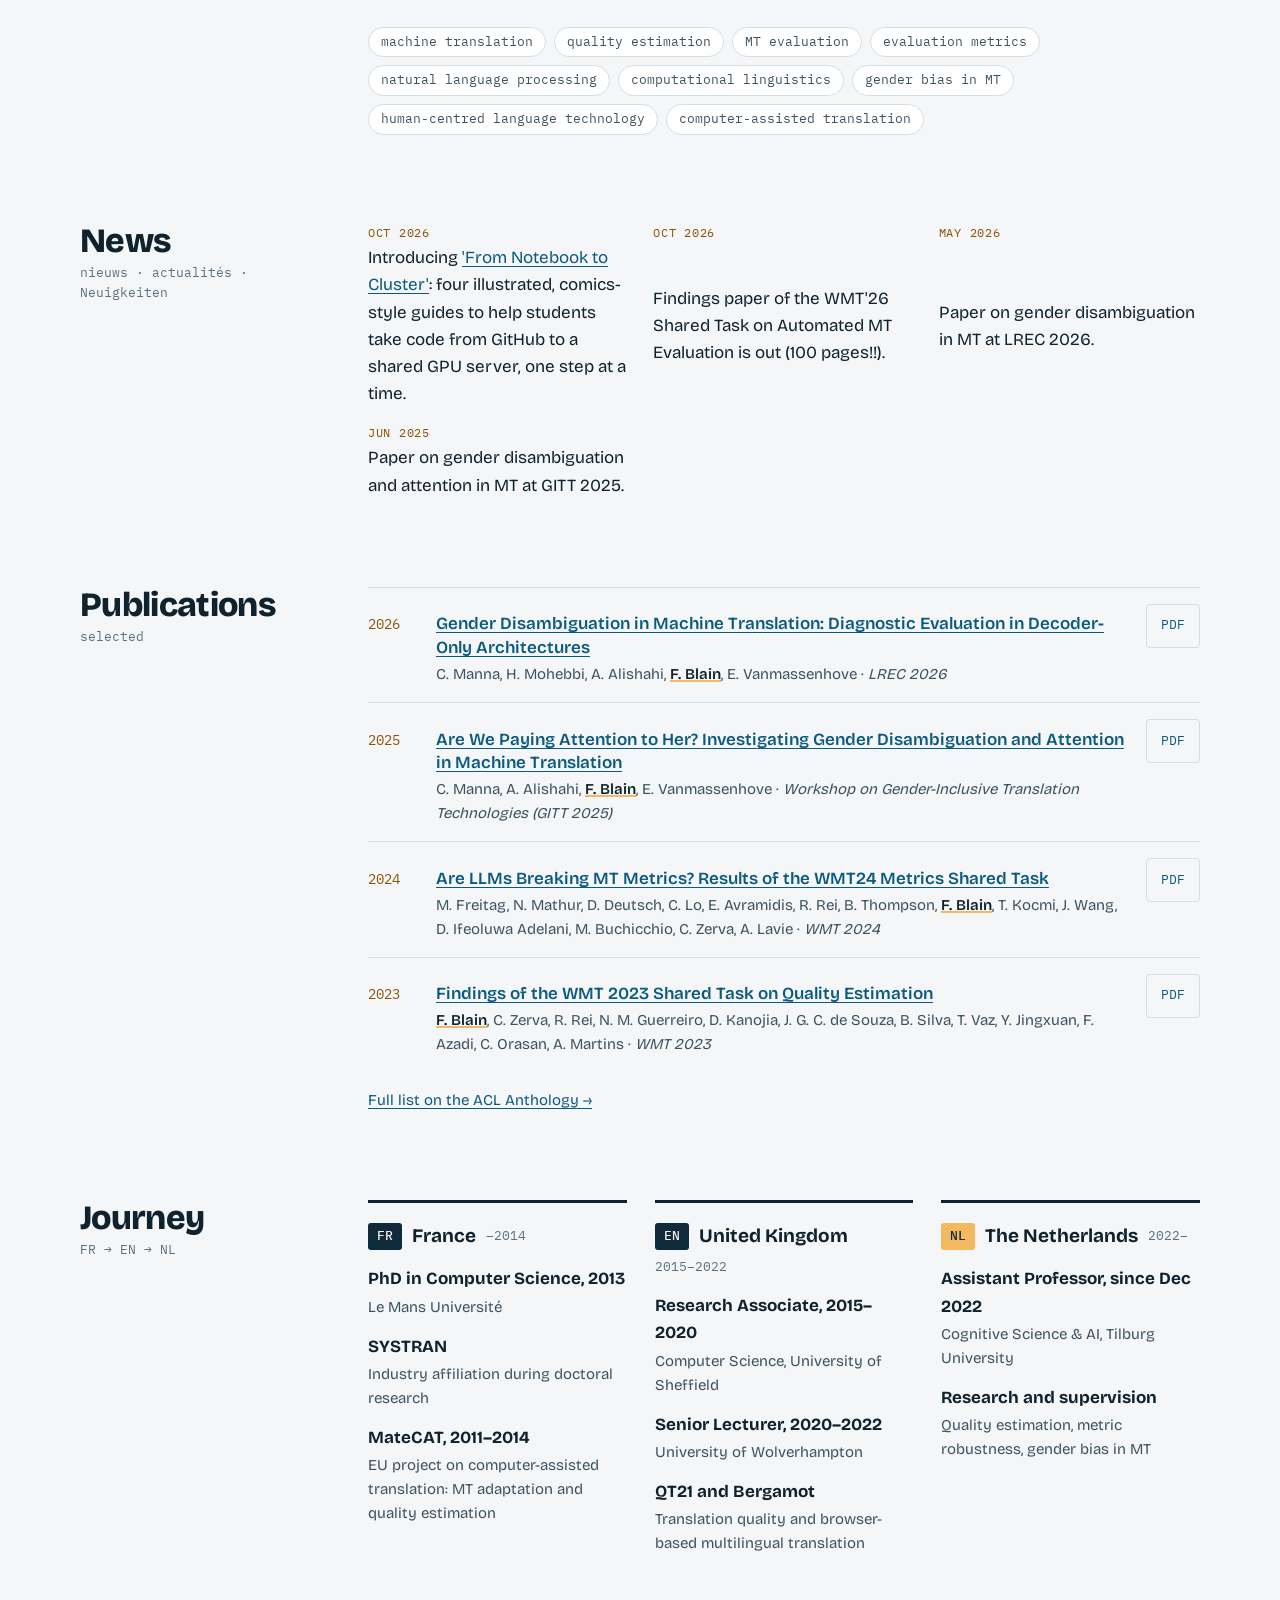
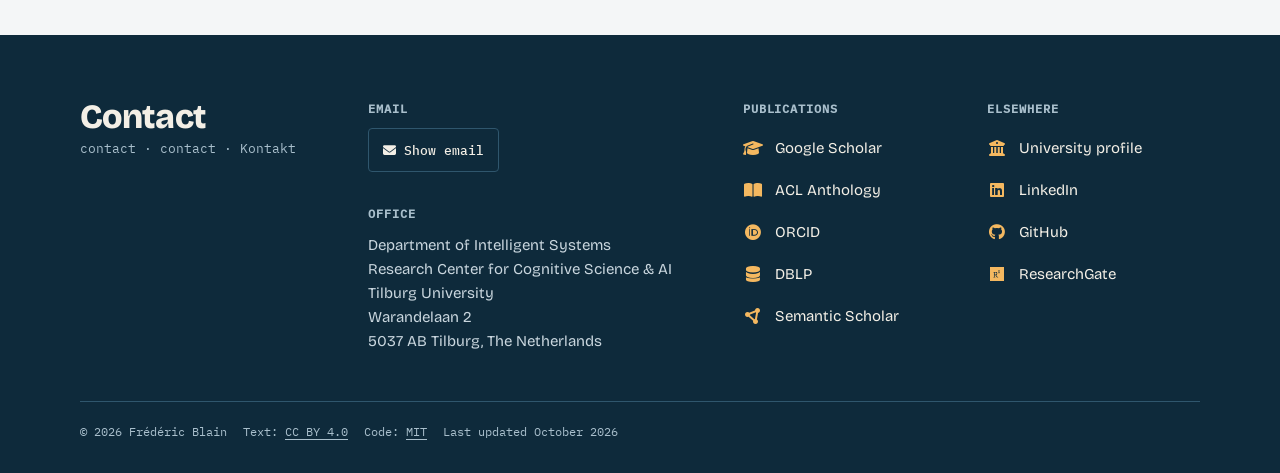
==== commit cec57104: "add link inside text (news)" ====
--- a/index.html
+++ b/index.html
@@ -129,6 +129,7 @@
 .r-intro{margin:0 0 28px;max-width:64ch;font-size:18px;color:var(--fg)}
 .news{list-style:none;margin:0;padding:0;display:grid;grid-template-columns:repeat(auto-fit,minmax(220px,1fr));gap:16px 24px}
 .news li{display:grid;gap:2px}
+.news a{text-decoration-thickness:1px}
 .news .when{font-family:var(--f-mono);font-size:12px;letter-spacing:.06em;color:var(--kicker);text-transform:uppercase}
 .route{display:grid;grid-template-columns:repeat(var(--stops,3),minmax(0,1fr));gap:28px}
 .stop{border-top:3px solid var(--fg);padding-top:18px;display:grid;gap:14px;align-content:start}
@@ -255,6 +256,15 @@
   /* address: a list of lines, or one string (a "\n" inside it also starts a new line) */
   var addrLines = function () { var a = C.address; return Array.isArray(a) ? a : String(a || "").split("\n"); };
   var sub = C.subtitles || {};
+  /* [link text](address) inside text becomes a link. Addresses starting with http(s)
+     open in a new tab; relative ones ("notebook-to-cluster/", "assets/x.pdf") stay on the site. */
+  var inlineLinks = function (t) {
+    return esc(t).replace(/\[([^\]]+)\]\(([^)\s]+)\)/g, function (_, label, url) {
+      if (/^\s*javascript:/i.test(url)) return label;
+      var ext = /^https?:/i.test(url);
+      return '<a href="' + url + '"' + (ext ? ' target="_blank" rel="noopener"' : "") + ">" + label + "</a>";
+    });
+  };
 
   /* ---------- identity ---------- */
   var nick = C.nickname ? " (" + C.nickname + ")" : "";
@@ -383,7 +393,7 @@
   var fmtDate = function (d) { var p = String(d).split("-"); return (p[1] ? MONTHS[+p[1] - 1] + " " : "") + p[0]; };
   var news = list(C.news).slice().sort(function (a, b) { return String(b.date).localeCompare(String(a.date)); });
   if (news.length) add("news", "News", '<ul class="news">' + news.map(function (n) {
-    return '<li><span class="when">' + esc(fmtDate(n.date)) + "</span><span>" + esc(n.text) + (n.url ? " " + link(n.url, "→") : "") + "</span></li>";
+    return '<li><span class="when">' + esc(fmtDate(n.date)) + "</span><span>" + inlineLinks(n.text) + (n.url ? " " + link(n.url, "→") : "") + "</span></li>";
   }).join("") + "</ul>");
 
   var me = C.highlightAuthor ? esc(C.highlightAuthor) : null;
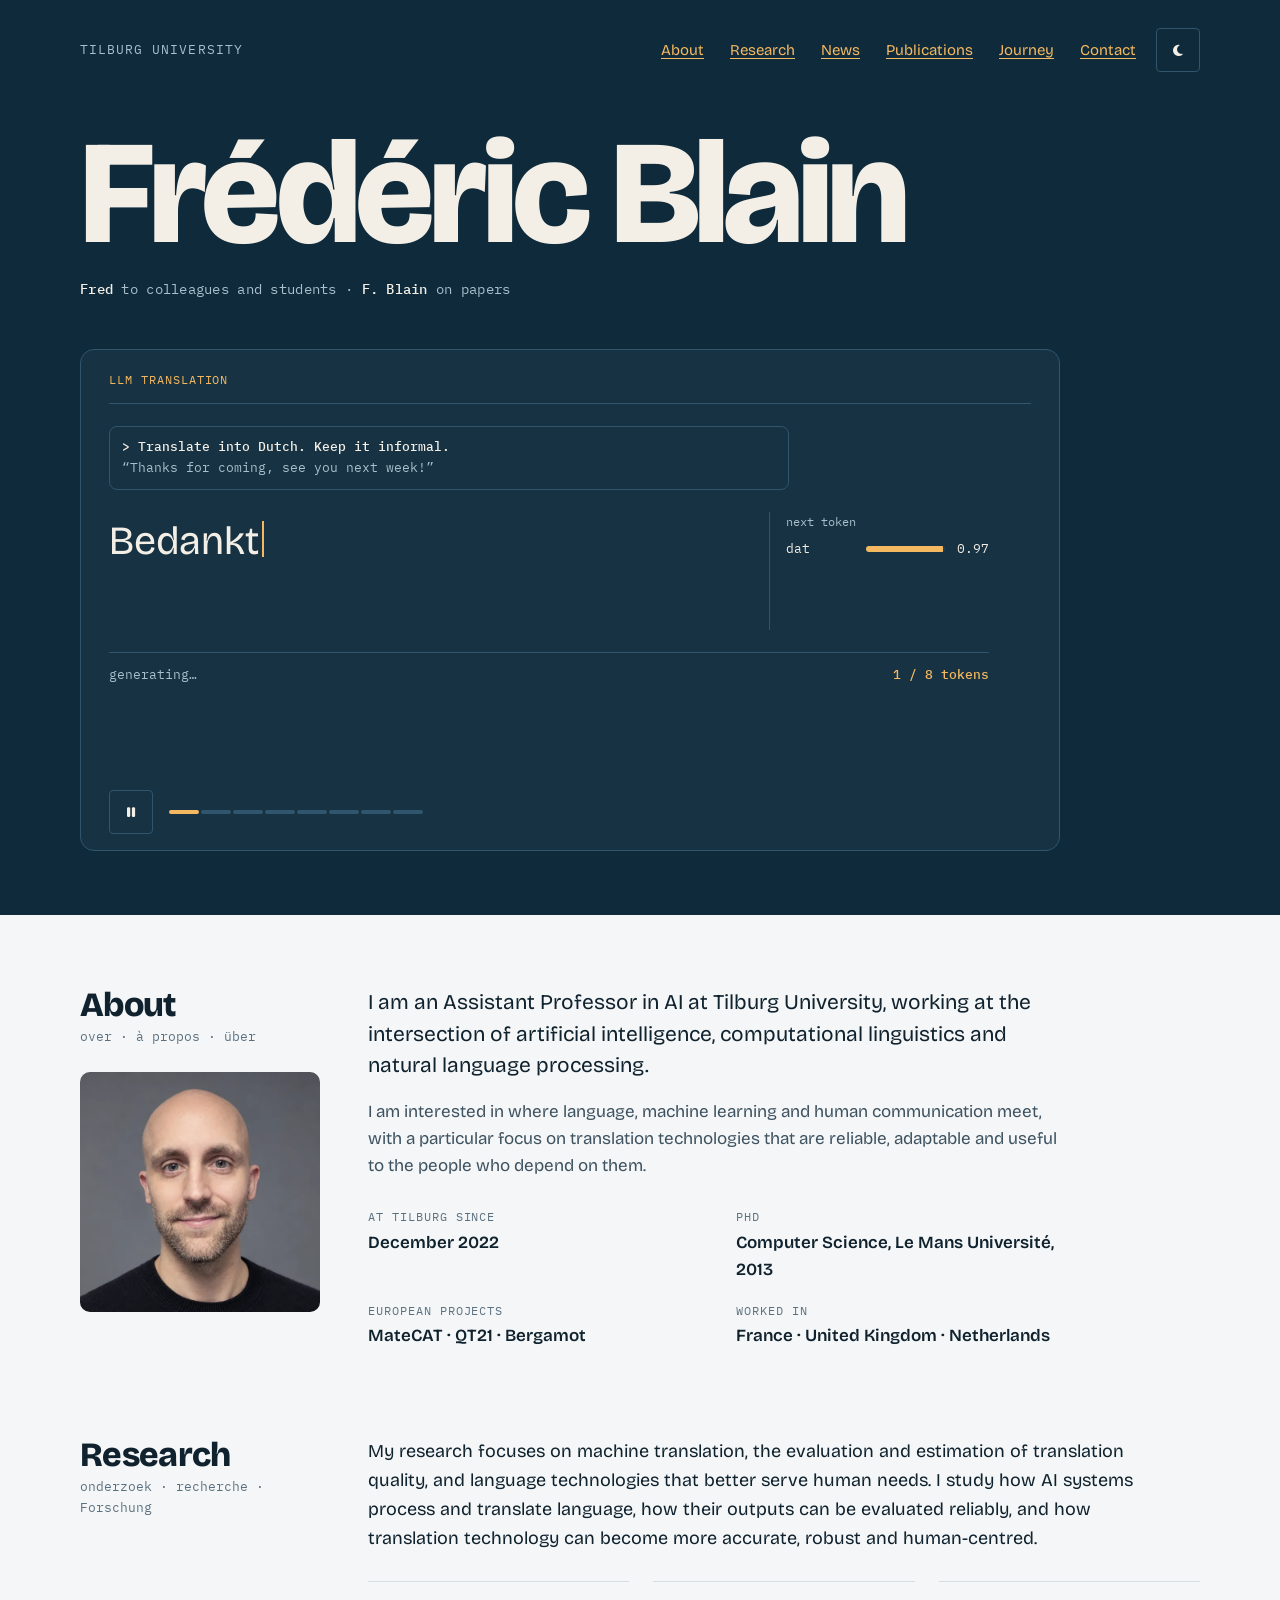
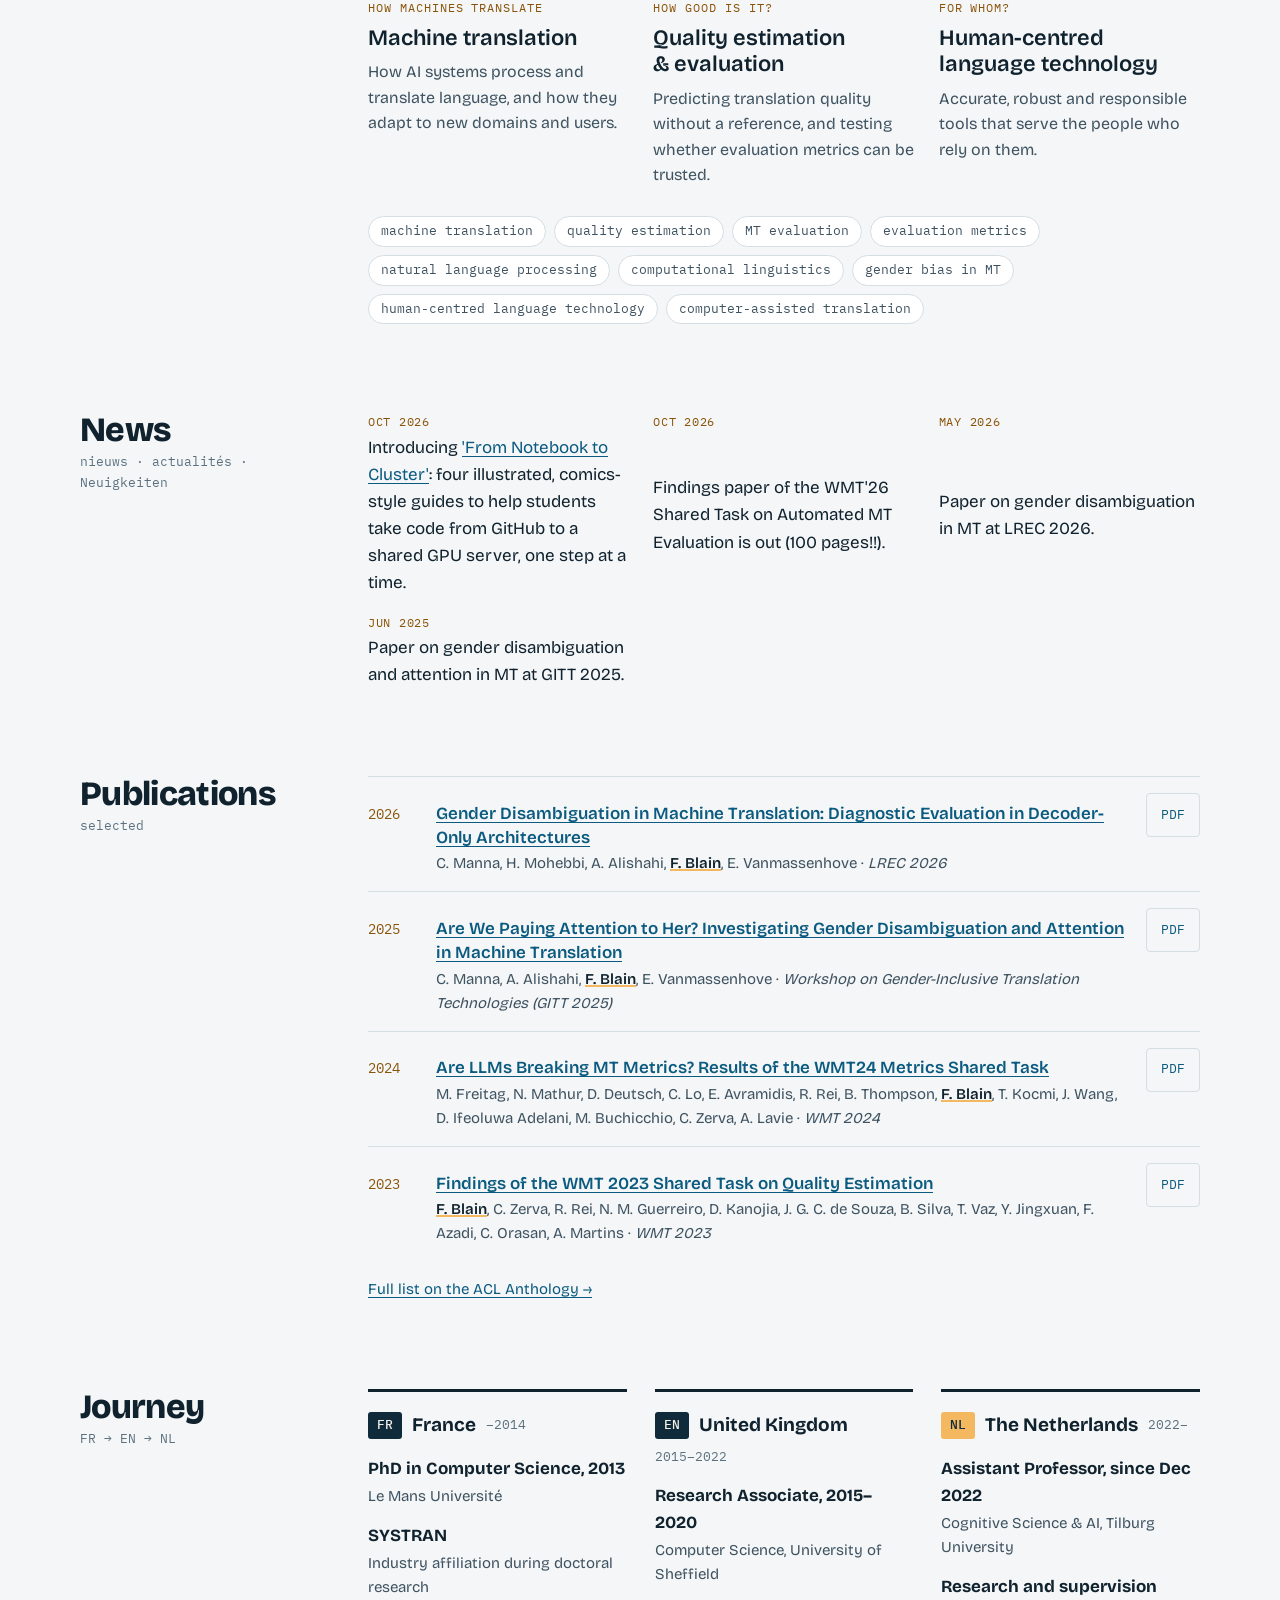
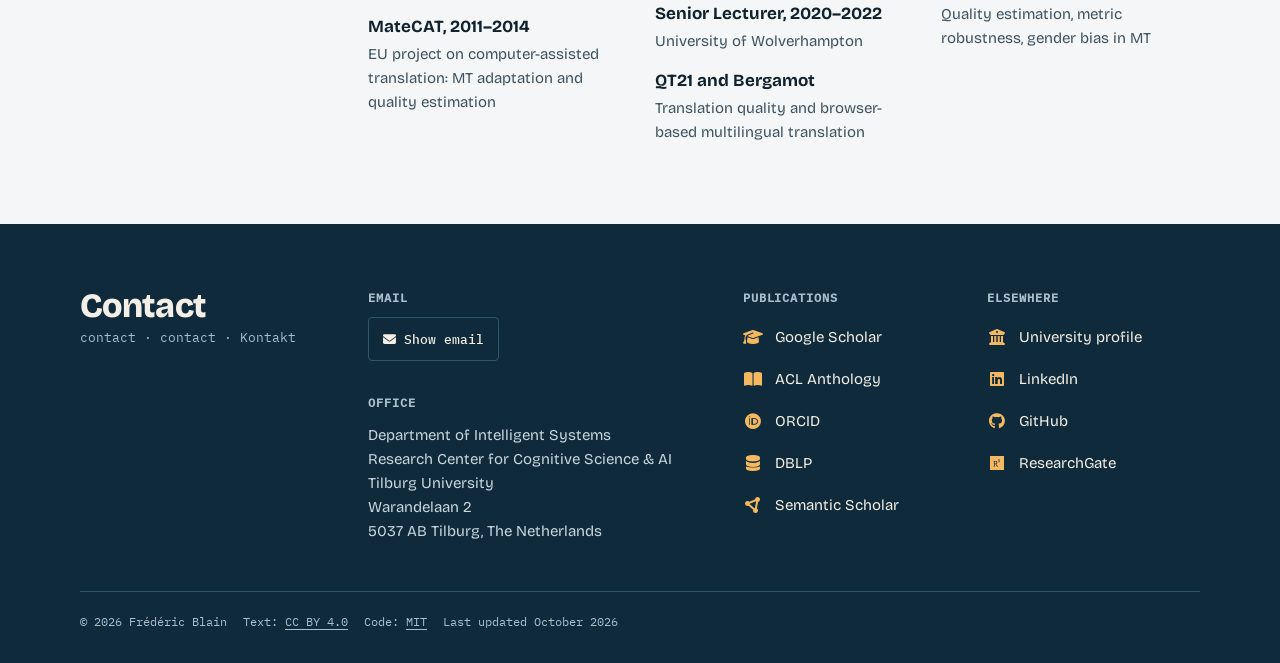
==== commit 8daca5a0: "add new word-related animations + rotation" ====
--- a/index.html
+++ b/index.html
@@ -39,7 +39,7 @@
   --bg:#f4f6f7; --fg:#10222e; --muted:#3e5260; --sub:#5c7180; --line:#d5dee3; --card:#ffffff;
   --kicker:#8a5308; --link:#0b5a80; --link-h:#063b55; --pill:#0e2a3b; --pill-fg:#f3efe6;
   --hero:#0e2a3b; --hero-fg:#f3efe6; --hero-sub:#a9bfcc; --hero-line:#2f566d; --hero-track:#1d4157;
-  --amber:#f4b860; --red:#ff8a78; --red-soft:#ffcfc6;
+  --amber:#f4b860; --red:#ff8a78; --red-soft:#ffcfc6; --green:#8ad9aa;
   --f-display:"Bricolage Grotesque",system-ui,-apple-system,"Segoe UI",sans-serif;
   --f-mono:"IBM Plex Mono",ui-monospace,Menlo,monospace;
   --f-ja:"Hiragino Sans","Hiragino Kaku Gothic ProN","Yu Gothic UI","Yu Gothic","Meiryo","Noto Sans JP","Noto Sans CJK JP",sans-serif; /* Japanese: the visitor's system font */
@@ -106,6 +106,117 @@
 .track{height:8px;background:var(--hero-track);border-radius:4px;overflow:hidden}
 .bar{height:100%;width:0;background:var(--amber);transition:width .5s ease}
 .bar.bad{background:var(--red)}
+
+/* Hero scenes: the tagline and the research animations take turns in one spot.
+   All scenes are stacked, so the hero keeps the height of the tallest. */
+.stage{display:grid;gap:22px;max-width:980px;margin-top:22px;padding:20px 28px 16px;border:1px solid var(--hero-line);border-radius:14px;background:rgba(255,255,255,.035)}
+.stage-h{display:flex;flex-wrap:wrap;justify-content:space-between;gap:4px 16px;font-family:var(--f-mono);font-size:12px;letter-spacing:.08em;text-transform:uppercase;color:var(--hero-sub);padding-bottom:14px;border-bottom:1px solid var(--hero-line)}
+.stage-h span:first-child{color:var(--amber)}
+.scenes{display:grid;max-width:880px}
+.scene{grid-area:1/1;display:grid;gap:22px;align-content:start;min-width:0;visibility:hidden}
+.scene.on{visibility:visible}
+.scene:not(.on) *{visibility:hidden!important}
+.scene-nav{display:flex;flex-wrap:wrap;align-items:center;gap:10px 16px}
+.segs{display:flex;flex-wrap:wrap;gap:2px}
+.seg{width:30px;height:28px;padding:0;border:0;background:transparent;cursor:pointer;display:inline-flex;align-items:center}
+.seg::before{content:"";width:100%;height:4px;border-radius:2px;background:var(--hero-line);transition:background .2s}
+.seg:hover::before{background:var(--hero-sub)}
+.seg[aria-current="true"]::before{background:var(--amber)}
+.seg:focus-visible{outline:2px solid var(--amber);outline-offset:2px}
+.a-src{margin:0;font-family:var(--f-mono);font-size:14px;color:var(--hero-sub)}
+.a-lc{display:inline-block;font-size:11px;letter-spacing:.06em;border:1px solid var(--hero-line);border-radius:4px;padding:0 6px;margin-right:10px}
+.a-tgt{margin:0;font-size:clamp(24px,3.3vw,40px);line-height:1.45}
+.a-tgt[lang="ja"]{font-family:var(--f-ja)}
+.a-meta{margin:0;display:flex;flex-wrap:wrap;justify-content:space-between;gap:6px 16px;font-family:var(--f-mono);font-size:13px;color:var(--hero-sub);border-top:1px solid var(--hero-line);padding-top:12px}
+.a-meta b{color:var(--amber);font-weight:500;font-variant-numeric:tabular-nums}
+@keyframes a-blink{50%{opacity:0}}
+.a-typing::after{content:"";display:inline-block;width:2px;height:.9em;background:var(--amber);vertical-align:-.08em;margin-left:3px;animation:a-blink 1s steps(1) infinite}
+.a-err,.show-err .a-errw{color:var(--red-soft);text-decoration:underline wavy var(--red);text-underline-offset:8px;text-decoration-thickness:2px}
+/* post-editing */
+.a-del{color:var(--red);text-decoration:line-through;text-decoration-thickness:2px}
+.a-ins{color:var(--amber);box-shadow:inset 0 -3px 0 var(--amber)}
+/* span-level QE */
+.a-scan .w{opacity:.5;transition:opacity .2s}
+.a-scan .w.read{opacity:1}
+.a-sp{border-radius:4px;transition:background .3s,color .3s,box-shadow .3s}
+.a-sp.major.on{background:rgba(255,138,120,.16);color:var(--red-soft);box-shadow:inset 0 -3px 0 var(--red)}
+.a-sp.minor.on{background:rgba(244,184,96,.14);color:#ffe2b8;box-shadow:inset 0 -3px 0 var(--amber)}
+.a-spans{display:grid;gap:8px;max-width:680px}
+.a-srow{display:flex;flex-wrap:wrap;align-items:baseline;gap:4px 12px;font-family:var(--f-mono);font-size:13px;color:var(--hero-sub);opacity:0;transform:translateY(4px);transition:opacity .35s,transform .35s}
+.a-srow.in{opacity:1;transform:none}
+.a-srow b{color:var(--hero-fg);font-weight:500}
+.a-sev{font-size:11px;letter-spacing:.06em;text-transform:uppercase;border:1px solid;border-radius:4px;padding:1px 6px}
+.a-sev.major{color:var(--red);border-color:var(--red)}.a-sev.minor{color:var(--amber);border-color:var(--amber)}
+/* word-level QE */
+.a-qe{display:flex;flex-wrap:wrap;gap:14px 16px}
+.a-cell{display:grid;gap:6px;justify-items:start}
+.a-cw{font-size:clamp(24px,3.3vw,40px);line-height:1.2;transition:color .3s}
+.a-bar{width:100%;min-width:32px;height:5px;border-radius:3px;background:var(--hero-track);overflow:hidden}
+.a-bar i{display:block;height:100%;width:0;transition:width .45s ease}
+.a-pv,.a-fix{font-family:var(--f-mono);font-size:12px;opacity:0;transition:opacity .3s}
+.a-pv{color:var(--hero-sub)}.a-fix{color:var(--amber)}
+.a-cell.ok .a-bar i{background:var(--green)}
+.a-cell.warn .a-bar i{background:var(--amber)}.a-cell.warn .a-cw{color:var(--amber)}
+.a-cell.bad .a-bar i{background:var(--red)}.a-cell.bad .a-cw{color:var(--red-soft);text-decoration:underline wavy var(--red);text-underline-offset:8px;text-decoration-thickness:2px}
+.a-cell.ok .a-pv,.a-cell.warn .a-pv,.a-cell.bad .a-pv,.a-cell.fixed .a-fix{opacity:1}
+.a-key{display:flex;flex-wrap:wrap;gap:6px 14px}
+.a-key i{display:inline-block;width:12px;height:5px;border-radius:3px;margin-right:6px;vertical-align:middle}
+/* counterfactual */
+.a-swap{display:inline-block;color:var(--hero-fg);font-weight:500}
+.a-swap.flip{color:var(--amber);animation:a-flip .5s ease}
+@keyframes a-flip{50%{transform:rotateX(90deg)}}
+.show-chg .a-chgw{color:var(--amber)}
+.a-expect{margin:-8px 0 0;font-family:var(--f-mono);font-size:13px;color:var(--hero-sub)}
+.a-expect span{color:var(--hero-fg)}.a-expect span.diff{color:var(--green)}
+.a-scores{display:grid;grid-template-columns:repeat(2,minmax(0,1fr));gap:12px;max-width:560px}
+.a-sc{border:1px solid var(--hero-line);border-radius:8px;padding:10px 14px;display:grid;gap:2px;font-family:var(--f-mono);font-size:12px;color:var(--hero-sub)}
+.a-sc b{font-family:var(--f-display);font-size:24px;font-weight:650;color:var(--hero-fg);font-variant-numeric:tabular-nums}
+.a-sc b.good{color:var(--green)}.a-sc b.poor{color:var(--red)}
+.a-sc em{font-style:normal;color:var(--amber);min-height:1.5em}
+/* LLM judge */
+.a-judge{border:1px solid var(--hero-line);border-radius:8px;padding:12px 14px;display:grid;gap:7px;font-family:var(--f-mono);font-size:13px;max-width:680px}
+.a-judge .hd{font-size:12px;color:var(--hero-sub);display:flex;align-items:center;gap:8px}
+.a-judge .hd i{width:7px;height:7px;border-radius:50%;background:var(--amber)}
+.a-jl{display:flex;flex-wrap:wrap;gap:2px 10px;opacity:0;transform:translateY(4px);transition:opacity .35s,transform .35s}
+.a-jl.in{opacity:1;transform:none}
+.a-jl b{font-weight:500}.a-jl.ok b{color:var(--green)}.a-jl.no b{color:var(--red)}
+.a-jl span{color:var(--hero-sub)}
+.a-vs{display:grid;gap:8px;max-width:560px}
+.a-vrow{display:grid;grid-template-columns:120px minmax(0,1fr) 32px;gap:12px;align-items:center;font-family:var(--f-mono);font-size:13px;color:var(--hero-sub)}
+.a-vrow .t{height:8px;border-radius:4px;background:var(--hero-track);overflow:hidden}
+.a-vrow .t i{display:block;height:100%;width:0;transition:width .7s ease}
+.a-vrow b{text-align:right;color:var(--hero-fg);font-weight:500;font-variant-numeric:tabular-nums}
+/* attention */
+.a-nn{width:100%;max-width:680px;height:auto;display:block;overflow:visible}
+.a-nn .pill{fill:var(--hero-track);stroke:var(--hero-line);transition:fill .3s,stroke .3s}
+.a-nn .pill.on{fill:#1f4a63;stroke:var(--amber)}
+.a-nn .tok{font-family:var(--f-mono);font-size:15px;fill:var(--hero-fg);text-anchor:middle;dominant-baseline:middle}
+.a-nn .tok.t{font-family:var(--f-display);font-size:19px;font-weight:600;opacity:0;transition:opacity .3s}
+.a-nn .tok.t.on{opacity:1}
+.a-nn .rl{font-family:var(--f-mono);font-size:11px;fill:var(--hero-sub)}
+.a-nn line{stroke:var(--amber);stroke-linecap:round;transition:opacity .5s}
+.a-nn .dot{fill:var(--hero-line);transition:fill .3s}
+.a-nn .dot.on{fill:var(--amber)}
+/* LLM translation */
+.a-prompt{margin:0;font-family:var(--f-mono);font-size:13px;color:var(--hero-sub);border:1px solid var(--hero-line);border-radius:8px;padding:10px 12px;max-width:680px}
+.a-prompt b{color:var(--hero-fg);font-weight:500}
+.a-llm{display:grid;grid-template-columns:minmax(0,1fr) 220px;gap:20px;align-items:start}
+.a-out .w{opacity:0;transition:opacity .2s}
+.a-out .w.in{opacity:1}
+.a-out .w.hl{color:var(--amber);box-shadow:inset 0 -3px 0 var(--amber)}
+.a-next{display:grid;gap:8px;border-left:1px solid var(--hero-line);padding-left:16px;min-height:118px;align-content:start}
+.a-next p{margin:0;font-family:var(--f-mono);font-size:12px;color:var(--hero-sub)}
+.a-cand{display:grid;grid-template-columns:72px minmax(0,1fr) 36px;gap:8px;align-items:center;font-family:var(--f-mono);font-size:13px;color:var(--hero-sub)}
+.a-cand .t{height:6px;border-radius:3px;background:var(--hero-track);overflow:hidden}
+.a-cand .t i{display:block;height:100%;background:var(--hero-sub);transition:width .35s}
+.a-cand.pick{color:var(--hero-fg)}.a-cand.pick .t i{background:var(--amber)}
+.a-cand b{text-align:right;font-weight:400;font-variant-numeric:tabular-nums}
+@media (max-width:620px){
+  .stage{padding:16px 16px 12px;margin-top:12px}
+  .a-llm{grid-template-columns:minmax(0,1fr)}
+  .a-next{border-left:0;padding-left:0;border-top:1px solid var(--hero-line);padding-top:12px;min-height:0}
+  .a-vrow{grid-template-columns:100px minmax(0,1fr) 32px}
+}
 
 /* Sections */
 main .wrap{padding-block:72px 80px;display:grid;gap:88px}
@@ -210,20 +321,31 @@
     <div style="display:grid;gap:26px">
       <h1 class="name" id="name"></h1>
       <p class="aka" id="aka" hidden></p>
-      <div class="tagbox" id="tagbox" aria-live="polite"></div>
-      <div class="row">
-        <span class="small" id="exCount"></span>
-        <div class="row" style="gap:6px" role="group" aria-label="Choose an example sentence" id="dots"></div>
-        <button type="button" class="btn icon-btn" id="auto" aria-label="Pause"><i class="fa-solid fa-pause" aria-hidden="true"></i></button>
-      </div>
-      <div class="ctrl">
-        <div class="row" style="gap:8px" role="group" aria-label="Show the tagline in another language" id="langs"></div>
-        <div class="meter">
-          <div class="head"><span id="meterLabel"></span><b id="score"></b></div>
-          <div class="track"><div class="bar" id="bar"></div></div>
-          <span class="small" style="font-size:12px">estimated without a reference translation · illustrative</span>
+      <!-- The tagline (scene-qe) and the animations from content.js take turns here -->
+      <section class="stage" aria-label="Research animations">
+      <div class="stage-h"><span id="sceneName"></span><span id="stageTitle" hidden></span></div>
+      <div class="scenes" id="scenes">
+        <div class="scene" id="scene-qe">
+          <div class="tagbox" id="tagbox" aria-live="polite"></div>
+          <div class="row">
+            <span class="small" id="exCount"></span>
+            <div class="row" style="gap:6px" role="group" aria-label="Choose an example sentence" id="dots"></div>
+          </div>
+          <div class="ctrl">
+            <div class="row" style="gap:8px" role="group" aria-label="Show the tagline in another language" id="langs"></div>
+            <div class="meter">
+              <div class="head"><span id="meterLabel"></span><b id="score"></b></div>
+              <div class="track"><div class="bar" id="bar"></div></div>
+              <span class="small" style="font-size:12px">estimated without a reference translation · illustrative</span>
+            </div>
+          </div>
         </div>
       </div>
+      <div class="scene-nav" id="sceneNav">
+        <button type="button" class="btn icon-btn" id="auto" aria-label="Pause"><i class="fa-solid fa-pause" aria-hidden="true"></i></button>
+        <div class="segs" id="segs" role="group" aria-label="Choose an animation"></div>
+      </div>
+      </section>
     </div>
   </div>
 </header>
@@ -471,17 +593,20 @@
     });
   });
 
-  /* ---------- rotating multilingual tagline ---------- */
-  var TG = C.tagline || {}, LANGS = list(TG.languages), EX = list(TG.examples);
-  if (!EX.length || !LANGS.length) return;
-  var state = { e: 0, i: 0, auto: true };
-  try { if (matchMedia("(prefers-reduced-motion: reduce)").matches) state.auto = false; } catch (e) {}
-
-  function slots() { // the languages, plus the faulty translation as a final slot
+  /* ---------- hero: rotating multilingual tagline + research animations ---------- */
+  var TG = C.tagline || {}, LANGS = list(TG.languages), EX = list(TG.examples), AN = C.animations || {};
+  var hasQE = !!(EX.length && LANGS.length);
+  var reduceMotion = false;
+  try { reduceMotion = matchMedia("(prefers-reduced-motion: reduce)").matches; } catch (e) {}
+  var state = { e: 0, i: 0, auto: !reduceMotion };
+  var slots = function () { return []; }, render = function () {};   // replaced below when there is a tagline
+  if (hasQE) {
+
+  slots = function () { // the languages, plus the faulty translation as a final slot
     var ex = EX[state.e], s = LANGS.map(function (l) { return { label: l.label, name: l.name, code: l.code, q: l.quality == null ? null : l.quality, text: ex[l.code] || "" }; });
     if (ex.faulty) s.push({ label: ex.faulty.code.toUpperCase() + "?", name: ex.faulty.name + ", faulty MT output", code: ex.faulty.code, q: ex.faulty.quality, text: ex.faulty.text, note: ex.faulty.note, faulty: true });
     return s.filter(function (x) { return x.text; });
-  }
+  };
   function markErrors(t) { return esc(t).replace(/\[\[(.+?)\]\]/g, '<span class="err">$1</span>'); }
 
   /* Every sentence of every example is rendered once, stacked in the same spot;
@@ -503,14 +628,12 @@
   var dots = $("dots"), langs = $("langs");
   dots.innerHTML = EX.map(function (_, k) { return '<button type="button" class="dot" data-k="' + k + '" aria-label="Example ' + (k + 1) + '"></button>'; }).join("");
   dots.addEventListener("click", function (ev) { var b = ev.target.closest(".dot"); if (b) { state.e = +b.dataset.k; state.i = 0; render(); } });
-  var autoBtn = $("auto");
-  autoBtn.addEventListener("click", function () { state.auto = !state.auto; render(); });
   langs.addEventListener("click", function (ev) {
     var b = ev.target.closest("button"); if (!b) return;
-    state.i = +b.dataset.i; state.auto = false; render();
+    state.i = +b.dataset.i; state.auto = false; render(); setAutoIcon();
   });
 
-  function render() {
+  render = function () {
     var S = slots(); if (state.i >= S.length) state.i = 0;
     var c = S[state.i], bad = c.q != null && c.q < 0.6;
     var el = SLOTS[state.e][state.i];
@@ -523,23 +646,298 @@
     langs.innerHTML = S.map(function (s, k) {
       return '<button type="button" class="btn lang" data-i="' + k + '" title="' + esc(s.name) + '" aria-pressed="' + (k === state.i) + '">' + esc(s.label) + "</button>";
     }).join("");
-    if (autoBtn.dataset.on !== String(state.auto)) {   // only swap the icon when the state changes
-      autoBtn.dataset.on = String(state.auto);
-      autoBtn.innerHTML = '<i class="fa-solid ' + (state.auto ? "fa-pause" : "fa-play") + '" aria-hidden="true"></i>';
-      autoBtn.setAttribute("aria-label", state.auto ? "Pause the rotating sentences" : "Play the rotating sentences");
-      autoBtn.title = state.auto ? "Pause" : "Play";
-    }
     $("meterLabel").textContent = c.q == null ? "source sentence" : "predicted quality · " + c.name;
     $("score").textContent = c.q == null ? "—" : c.q.toFixed(2);
     var bar = $("bar"); bar.style.width = (c.q == null ? 0 : Math.round(c.q * 100)) + "%"; bar.classList.toggle("bad", bad);
-  }
+  };
   render();
-  setInterval(function () {
-    if (!state.auto || document.hidden) return;
-    var n = slots().length;
-    if (state.i + 1 >= n) { state.i = 0; state.e = (state.e + 1) % EX.length; } else state.i++;
-    render();
-  }, Math.max(1.5, TG.secondsPerLanguage || 3) * 1000);
+  } /* end of the tagline (hasQE) */
+
+  /* ---------- the animations ----------
+     Each one gets its element, its data from content.js and wait(ms),
+     which pauses for ms milliseconds (no time at all with reduced motion). */
+  var src = function (d) { return '<p class="a-src">' + (d.from ? '<span class="a-lc">' + esc(d.from.toUpperCase()) + "</span>" : "") + esc(d.source) + "</p>"; };
+  var meta = function (left, right) { return '<p class="a-meta"><span class="who">' + left + '</span><b class="ct">' + (right || "&nbsp;") + "</b></p>"; };
+  var arrow = function (d) { return esc((d.from || "").toUpperCase()) + (d.from ? " → " : "") + esc((d.to || "").toUpperCase()); };
+  var words = function (t) { return String(t || "").trim().split(/\s+/); };
+  var errSpans = function (t) { return esc(t).replace(/\[\[(.+?)\]\]/g, '<span class="a-errw">$1</span>'); };
+
+  function editOps(a, b) { // word-level edit script (Levenshtein), left to right
+    var n = a.length, m = b.length, D = [], i, j, ops = [];
+    for (i = 0; i <= n; i++) D[i] = [i];
+    for (j = 0; j <= m; j++) D[0][j] = j;
+    for (i = 1; i <= n; i++) for (j = 1; j <= m; j++)
+      D[i][j] = Math.min(D[i - 1][j] + 1, D[i][j - 1] + 1, D[i - 1][j - 1] + (a[i - 1] === b[j - 1] ? 0 : 1));
+    i = n; j = m;
+    while (i || j) {
+      if (i && j && D[i][j] === D[i - 1][j - 1] + (a[i - 1] === b[j - 1] ? 0 : 1)) { ops.unshift({ from: a[i - 1], to: b[j - 1] }); i--; j--; }
+      else if (i && D[i][j] === D[i - 1][j] + 1) { ops.unshift({ from: a[i - 1], to: "" }); i--; }
+      else { ops.unshift({ from: "", to: b[j - 1] }); j--; }
+    }
+    return ops;
+  }
+
+  async function postEdit(el, d, wait) {
+    var ops = editOps(words(d.mt), words(d.corrected)), len = words(d.corrected).length, n = 0;
+    el.innerHTML = src(d) + '<p class="a-tgt" lang="' + esc(d.to) + '"></p>' + meta(arrow(d) + " · machine translation", "0 edits · HTER 0.00");
+    var t = el.querySelector(".a-tgt"), who = el.querySelector(".who"), ct = el.querySelector(".ct");
+    var spans = ops.map(function (o, k) {
+      var s = document.createElement("span"); s.textContent = o.from; if (!o.from) s.hidden = true;
+      if (k) t.appendChild(document.createTextNode(" ")); t.appendChild(s); return s;
+    });
+    await wait(1500); who.textContent = arrow(d) + " · post-editing…";
+    for (var k = 0; k < ops.length; k++) {
+      var o = ops[k], s = spans[k]; if (o.from === o.to) continue;
+      if (o.from) { s.className = "a-del"; await wait(700); }
+      if (!o.to) { s.hidden = true; n++; ct.textContent = n + " edit" + (n > 1 ? "s" : "") + " · HTER " + (n / len).toFixed(2); continue; }
+      s.className = "a-ins a-typing"; s.textContent = ""; s.hidden = false;
+      for (var ch of o.to) { s.textContent += ch; await wait(75); }
+      s.classList.remove("a-typing"); n++;
+      ct.textContent = n + " edit" + (n > 1 ? "s" : "") + " · HTER " + (n / len).toFixed(2);
+      await wait(380);
+    }
+    who.textContent = arrow(d) + " · post-edited by a human";
+  }
+
+  async function spanQE(el, d, wait) {
+    var spans = [], html = "";
+    var wrap = function (t) { return t.split(/(\s+)/).map(function (w) { return !w || /^\s+$/.test(w) ? w : '<span class="w">' + esc(w) + "</span>"; }).join(""); };
+    String(d.translation || "").split(/(\[\[.+?\]\])/).forEach(function (p) {
+      var m = /^\[\[(.+?)\]\]$/.exec(p);
+      if (!m) { html += wrap(p); return; }
+      var f = m[1].split("|"), sev = String(f[1] || "").trim().toLowerCase() === "minor" ? "minor" : "major";
+      spans.push({ text: f[0], sev: sev, note: f.slice(2).join("|").trim() });
+      html += '<span class="a-sp ' + sev + '" data-s="' + (spans.length - 1) + '">' + wrap(f[0]) + "</span>";
+    });
+    el.innerHTML = src(d) + '<p class="a-tgt a-scan" lang="' + esc(d.to) + '">' + html + "</p>" +
+      '<div class="a-spans">' + spans.map(function (s) {
+        return '<div class="a-srow"><span class="a-sev ' + s.sev + '">' + s.sev + "</span><b>" + esc(s.text) + "</b>" + (s.note ? "<span>" + esc(s.note) + "</span>" : "") + "</div>";
+      }).join("") + "</div>" + meta(arrow(d) + " · error span detection", "reading…");
+    var ws = el.querySelectorAll(".a-scan .w"), rows = el.querySelectorAll(".a-srow"), ct = el.querySelector(".ct"), seen = {};
+    await wait(900);
+    for (var k = 0; k < ws.length; k++) {
+      ws[k].classList.add("read");
+      var sp = ws[k].closest(".a-sp");
+      if (sp && !seen[sp.dataset.s]) {
+        seen[sp.dataset.s] = 1; await wait(250);
+        sp.classList.add("on"); rows[+sp.dataset.s].classList.add("in");
+        sp.querySelectorAll(".w").forEach(function (w) { w.classList.add("read"); });
+        await wait(800);
+      } else await wait(170);
+    }
+    var maj = spans.filter(function (s) { return s.sev === "major"; }).length, min = spans.length - maj;
+    ct.textContent = spans.length + " span" + (spans.length === 1 ? "" : "s") + " · " + maj + " major · " + min + " minor · MQM −" + (5 * maj + min);
+  }
+  async function wordQE(el, d, wait) {
+    var W = list(d.words);
+    el.innerHTML = src(d) + '<div class="a-qe" lang="' + esc(d.to) + '">' + W.map(function (w) {
+        return '<span class="a-cell"><span class="a-cw">' + esc(w[0]) + '</span><span class="a-bar"><i></i></span><span class="a-pv">' +
+          Number(w[1]).toFixed(2) + "</span>" + (w[2] ? '<span class="a-fix">→ ' + esc(w[2]) + "</span>" : "") + "</span>";
+      }).join("") + "</div>" +
+      meta('<span class="a-key"><span><i style="background:var(--green)"></i>OK</span><span><i style="background:var(--amber)"></i>doubtful</span><span><i style="background:var(--red)"></i>bad</span></span>', "word-level QE · scoring…");
+    var cells = el.querySelectorAll(".a-cell"), ct = el.querySelector(".ct"), sum = 0, bad = 0, warn = 0;
+    await wait(800);
+    for (var k = 0; k < W.length; k++) {
+      var p = +W[k][1], cls = p < 0.5 ? "bad" : p < 0.8 ? "warn" : "ok"; sum += p;
+      if (cls === "bad") bad++; if (cls === "warn") warn++;
+      cells[k].classList.add(cls); cells[k].querySelector("i").style.width = Math.round(p * 100) + "%";
+      await wait(280);
+    }
+    await wait(450);
+    W.forEach(function (w, k) { if (w[2]) cells[k].classList.add("fixed"); });
+    ct.textContent = "sentence " + (sum / (W.length || 1)).toFixed(2) + " · " + bad + " bad · " + warn + " doubtful";
+  }
+
+  async function counterfactual(el, d, wait) {
+    var m = /\{([^|}]*)\|([^}]*)\}/.exec(d.source || ""), O = list(d.output), E = list(d.expected), M = list(d.metric), H = list(d.human);
+    var strip = function (t) { return String(t || "").replace(/\[\[|\]\]/g, ""); };
+    var base = words(strip(O[0])), k = 0;
+    var second = String(O[1] || "").split(/(\[\[.+?\]\])/).map(function (part) {   // changed words + error span
+      var err = /^\[\[/.test(part); if (err) part = part.slice(2, -2);
+      var h = part.split(/(\s+)/).map(function (w) {
+        if (!w || /^\s+$/.test(w)) return w;
+        return w !== base[k++] ? '<span class="a-chgw">' + esc(w) + "</span>" : esc(w);
+      }).join("");
+      return err ? '<span class="a-errw">' + h + "</span>" : h;
+    }).join("");
+    var srcText = m ? esc(d.source.slice(0, m.index)) + '<span class="a-swap">' + esc(m[1]) + "</span>" + esc(d.source.slice(m.index + m[0].length)) : esc(d.source);
+    el.innerHTML = '<p class="a-src"><span class="a-lc">' + esc((d.from || "").toUpperCase()) + "</span>" + srcText + "</p>" +
+      '<p class="a-tgt" lang="' + esc(d.to) + '">' + esc(strip(O[0])) + "</p>" +
+      '<p class="a-expect">expected · <span>' + esc(E[0]) + "</span></p>" +
+      '<div class="a-scores"><div class="a-sc">Metric score<b class="m">' + Number(M[0]).toFixed(2) + "</b><em>&nbsp;</em></div>" +
+      '<div class="a-sc">Human rater<b class="h good">✓ ' + esc(H[0]) + "</b><em>&nbsp;</em></div></div>" +
+      meta(arrow(d) + " · counterfactual test", "");
+    var sw = el.querySelector(".a-swap"), t = el.querySelector(".a-tgt"), ex = el.querySelector(".a-expect span"),
+        mb = el.querySelector(".m"), hb = el.querySelector(".h"), em = el.querySelectorAll(".a-sc em"), ct = el.querySelector(".ct");
+    await wait(2000);
+    if (sw) { sw.classList.add("flip"); await wait(250); sw.textContent = m[2]; }
+    await wait(600);
+    ex.textContent = E[1] || ""; ex.classList.add("diff"); await wait(700);
+    t.innerHTML = second; t.classList.add("show-chg"); await wait(700);
+    t.classList.add("show-err"); await wait(600);
+    var delta = (+M[1]) - (+M[0]);
+    mb.textContent = Number(M[1]).toFixed(2); em[0].textContent = "Δ " + (delta < 0 ? "−" : "+") + Math.abs(delta).toFixed(2) + " · barely moves";
+    await wait(500);
+    hb.textContent = "✗ " + (H[1] || ""); hb.className = "h poor"; em[1].textContent = d.note || "";
+    ct.textContent = "the metric misses what the human sees";
+  }
+
+  async function judge(el, d, wait) {
+    var F = list(d.findings), S = list(d.scores);
+    el.innerHTML = src(d) + '<p class="a-tgt" lang="' + esc(d.to) + '">' + errSpans(d.translation) + "</p>" +
+      '<div class="a-judge"><span class="hd"><i></i><span class="st">LLM judge · reading…</span></span>' +
+      F.map(function (f) { return '<div class="a-jl ' + (f.ok ? "ok" : "no") + '"><b>' + (f.ok ? "✓ " : "✗ ") + esc(f.label) + "</b><span>" + esc(f.text) + "</span></div>"; }).join("") + "</div>" +
+      '<div class="a-vs">' + S.map(function (s, k) {
+        return '<div class="a-vrow"><span>' + esc(s.label) + '</span><span class="t"><i style="background:' + (k ? "var(--hero-sub)" : "var(--amber)") + '"></i></span><b>–</b></div>';
+      }).join("") + "</div>";
+    var t = el.querySelector(".a-tgt"), st = el.querySelector(".st"), lines = el.querySelectorAll(".a-jl"), rows = el.querySelectorAll(".a-vrow");
+    await wait(1200); st.textContent = "LLM judge · " + arrow(d);
+    for (var k = 0; k < F.length; k++) {
+      lines[k].classList.add("in"); if (!F[k].ok) t.classList.add("show-err");
+      await wait(900);
+    }
+    for (k = 0; k < S.length; k++) {
+      rows[k].querySelector("i").style.width = Math.max(0, Math.min(100, +S[k].value)) + "%";
+      rows[k].querySelector("b").textContent = S[k].value; await wait(700);
+    }
+  }
+
+  async function attention(el, d, wait) {
+    var A = list(d.source), B = list(d.target), Wt = list(d.weights), NS = "http://www.w3.org/2000/svg";
+    var step = 140, Wd = Math.max(A.length, B.length) * step;
+    var X = function (n, i) { return (Wd - n * step) / 2 + step / 2 + i * step; };
+    var svg = '<svg class="a-nn" viewBox="0 0 ' + Wd + ' 236" role="img" aria-label="Attention between ' + esc(A.join(" ")) + " and " + esc(B.join(" ")) + '">' +
+      '<text class="rl" x="0" y="12">' + esc((d.from || "").toUpperCase()) + ' · encoder</text><text class="rl" x="0" y="232">' + esc((d.to || "").toUpperCase()) + " · decoder</text><g></g>";
+    A.forEach(function (w, i) { var x = X(A.length, i); svg += '<rect class="pill s" x="' + (x - 60) + '" y="26" width="120" height="34" rx="17"/><text class="tok" x="' + x + '" y="44">' + esc(w) + '</text><circle class="dot" cx="' + x + '" cy="74" r="4"/>'; });
+    B.forEach(function (w, i) { var x = X(B.length, i); svg += '<rect class="pill t" x="' + (x - 60) + '" y="176" width="120" height="36" rx="18"/><text class="tok t" x="' + x + '" y="195" lang="' + esc(d.to) + '">' + esc(w) + "</text>"; });
+    el.innerHTML = svg + "</svg>" + meta("encoding…", "");
+    var sp = el.querySelectorAll(".pill.s"), dots = el.querySelectorAll(".dot"), tp = el.querySelectorAll(".pill.t"), tt = el.querySelectorAll(".tok.t"),
+        G = el.querySelector("g"), who = el.querySelector(".who"), ct = el.querySelector(".ct");
+    await wait(600);
+    for (var i = 0; i < A.length; i++) { sp[i].classList.add("on"); dots[i].classList.add("on"); await wait(260); }
+    await wait(300); sp.forEach(function (p) { p.classList.remove("on"); });
+    for (var k = 0; k < B.length; k++) {
+      var row = list(Wt[k]);
+      who.textContent = "decoding word " + (k + 1) + " of " + B.length;
+      G.querySelectorAll("line").forEach(function (l) { l.style.opacity = 0.12; });
+      tp[k].classList.add("on");
+      row.forEach(function (a, j) {
+        var l = document.createElementNS(NS, "line");
+        l.setAttribute("x1", X(A.length, j)); l.setAttribute("y1", 80); l.setAttribute("x2", X(B.length, k)); l.setAttribute("y2", 172);
+        l.setAttribute("stroke-width", (1 + a * 7).toFixed(1)); l.dataset.w = a; l.style.opacity = 0; G.appendChild(l);
+        requestAnimationFrame(function () { l.style.opacity = Math.max(0.08, a); });
+      });
+      if (row.length) { var top = row.indexOf(Math.max.apply(null, row)); ct.textContent = B[k] + " ← " + A[top] + " " + Number(row[top]).toFixed(2); }
+      await wait(650); tt[k].classList.add("on"); await wait(700); tp[k].classList.remove("on");
+    }
+    G.querySelectorAll("line").forEach(function (l) { l.style.opacity = Math.max(0.15, +l.dataset.w); });
+    who.textContent = d.note || "attention"; ct.innerHTML = "&nbsp;";
+  }
+
+  async function llmTranslate(el, d, wait) {
+    var T = list(d.tokens), CH = d.choices || {};
+    el.innerHTML = '<p class="a-prompt"><b>&gt; ' + esc(d.prompt) + "</b><br>“" + esc(d.source) + "”</p>" +
+      '<div class="a-llm"><p class="a-tgt a-out" lang="' + esc(d.to) + '">' +
+      T.map(function (w) { return '<span class="w">' + esc(w) + "</span>"; }).join(" ") +
+      '</p><div class="a-next"><p>next token</p></div></div>' + meta("generating…", "0 / " + T.length + " tokens");
+    var ws = el.querySelectorAll(".a-out .w"), nx = el.querySelector(".a-next"), who = el.querySelector(".who"), ct = el.querySelector(".ct");
+    function show(cands, pick) {
+      nx.innerHTML = "<p>next token</p>" + cands.map(function (c) {
+        return '<div class="a-cand' + (c[0] === pick ? " pick" : "") + '"><span>' + esc(c[0]) + '</span><span class="t"><i style="width:0"></i></span><b>' + Number(c[1]).toFixed(2) + "</b></div>";
+      }).join("");
+      var bars = nx.querySelectorAll("i");
+      requestAnimationFrame(function () { requestAnimationFrame(function () { cands.forEach(function (c, i) { bars[i].style.width = Math.round(c[1] * 100) + "%"; }); }); });
+    }
+    await wait(1100);
+    for (var i = 0; i < T.length; i++) {
+      var c = list(CH[T[i]]);
+      show(c.length ? c : [[T[i], 0.97]], T[i]); await wait(c.length ? 850 : 380);
+      if (i) ws[i - 1].classList.remove("a-typing");
+      ws[i].classList.add("in", "a-typing");
+      ct.textContent = (i + 1) + " / " + T.length + " tokens";
+      await wait(c.length ? 500 : 220);
+    }
+    if (ws.length) ws[ws.length - 1].classList.remove("a-typing");
+    await wait(600);
+    if (d.focus && CH[d.focus]) {
+      show(list(CH[d.focus]), d.focus);
+      for (i = 0; i < T.length; i++) if (T[i] === d.focus) { ws[i].classList.add("hl"); break; }
+    }
+    who.textContent = d.note || "done";
+  }
+
+  /* ---------- scenes: the tagline and the animations take turns ---------- */
+  var BUILD = { postedit: postEdit, spanqe: spanQE, wordqe: wordQE, counterfactual: counterfactual, judge: judge, attention: attention, llm: llmTranslate };
+  var box = $("scenes"), SC = [], STOP = {}, gen = 0;
+  if (AN.title) { $("stageTitle").textContent = AN.title; $("stageTitle").hidden = false; }
+  var order = list(AN.order).length ? list(AN.order) : ["qe"].concat(Object.keys(BUILD));
+  order.forEach(function (id) {
+    if (id === "qe") { if (hasQE) SC.push({ id: "qe", label: TG.label || "Quality estimation", el: $("scene-qe") }); return; }
+    var d = AN[id], fn = BUILD[id]; if (!d || !fn) return;
+    var items = Array.isArray(d) ? d : [d]; if (!items.length) return;
+    var el = document.createElement("div"); el.className = "scene"; box.appendChild(el);
+    SC.push({ id: id, label: items[0].label || id, el: el, fn: fn, items: items, n: 0 });
+  });
+  if (!hasQE) $("scene-qe").remove();
+  SC.forEach(function (s) { s.el.setAttribute("aria-hidden", "true"); });
+  if (!SC.length) { $("sceneNav").hidden = true; return; }
+
+  function play(s, instant) {
+    var d = s.items[s.n % s.items.length], g = instant ? -1 : ++gen;
+    var wait = instant || reduceMotion ? function () { return Promise.resolve(); } :
+      function (ms) { return new Promise(function (res, rej) { setTimeout(function () { g === gen ? res() : rej(STOP); }, ms); }); };
+    return Promise.resolve().then(function () { return s.fn(s.el, d, wait); })
+      .catch(function (e) { if (e !== STOP) console.error(e); throw STOP; });
+  }
+
+  var autoBtn = $("auto"), segs = $("segs"), cyc = { k: -1, doneAt: 0, stepAt: 0 };
+  function setAutoIcon() {
+    if (autoBtn.dataset.on === String(state.auto)) return;   // only swap the icon when the state changes
+    autoBtn.dataset.on = String(state.auto);
+    autoBtn.innerHTML = '<i class="fa-solid ' + (state.auto ? "fa-pause" : "fa-play") + '" aria-hidden="true"></i>';
+    autoBtn.setAttribute("aria-label", state.auto ? "Pause the animations" : "Play the animations");
+    autoBtn.title = state.auto ? "Pause" : "Play";
+  }
+  autoBtn.addEventListener("click", function () { state.auto = !state.auto; setAutoIcon(); });
+  segs.innerHTML = SC.map(function (s, k) { return '<button type="button" class="seg" data-k="' + k + '" aria-label="' + esc(s.label) + '" title="' + esc(s.label) + '"></button>'; }).join("");
+  segs.addEventListener("click", function (ev) { var b = ev.target.closest(".seg"); if (b) go(+b.dataset.k); });
+  if (SC.length < 2) segs.hidden = true;
+
+  function go(k) {
+    k = (k + SC.length) % SC.length; gen++;                   // gen++ stops any animation still running
+    SC.forEach(function (s, j) {
+      s.el.classList.toggle("on", j === k);
+      if (j === k) s.el.removeAttribute("aria-hidden"); else s.el.setAttribute("aria-hidden", "true");
+    });
+    Array.prototype.forEach.call(segs.children, function (b, j) { b.setAttribute("aria-current", String(j === k)); });
+    cyc.k = k; cyc.doneAt = 0; cyc.stepAt = Date.now();
+    var s = SC[k]; $("sceneName").textContent = s.label;
+    if (s.id === "qe") { state.i = 0; render(); }
+    else play(s).then(function () { cyc.doneAt = Date.now(); s.n++; }, function () {});
+  }
+
+  var perLang = Math.max(1.5, TG.secondsPerLanguage || 3) * 1000, hold = Math.max(1, AN.holdSeconds || 4) * 1000;
+  function tick() {
+    var now = Date.now(), s = SC[cyc.k];
+    if (!s) return;
+    if (!state.auto || document.hidden) { cyc.stepAt = now; if (cyc.doneAt) cyc.doneAt = now; return; }
+    if (s.id === "qe") {
+      if (now - cyc.stepAt < perLang) return;
+      cyc.stepAt = now;
+      if (state.i + 1 < slots().length) { state.i++; render(); }
+      else { state.e = (state.e + 1) % EX.length; state.i = 0; if (SC.length > 1) go(cyc.k + 1); else render(); }
+    } else if (cyc.doneAt && now - cyc.doneAt >= hold) go(cyc.k + 1);
+  }
+
+  /* Draw every animation in its finished state once, so the hero takes the
+     height of the tallest one and nothing below it moves while they play. */
+  function lockHeight() { box.style.minHeight = ""; box.style.minHeight = box.offsetHeight + "px"; }
+  Promise.all(SC.filter(function (s) { return s.fn; }).map(function (s) { return play(s, true).catch(function () {}); }))
+    .then(function () {
+      lockHeight(); setAutoIcon(); go(0); setInterval(tick, 200);
+      if (document.fonts && document.fonts.ready) document.fonts.ready.then(lockHeight);
+      var rt; window.addEventListener("resize", function () { clearTimeout(rt); rt = setTimeout(lockHeight, 200); });
+    });
 })();
 </script>
 </body>
